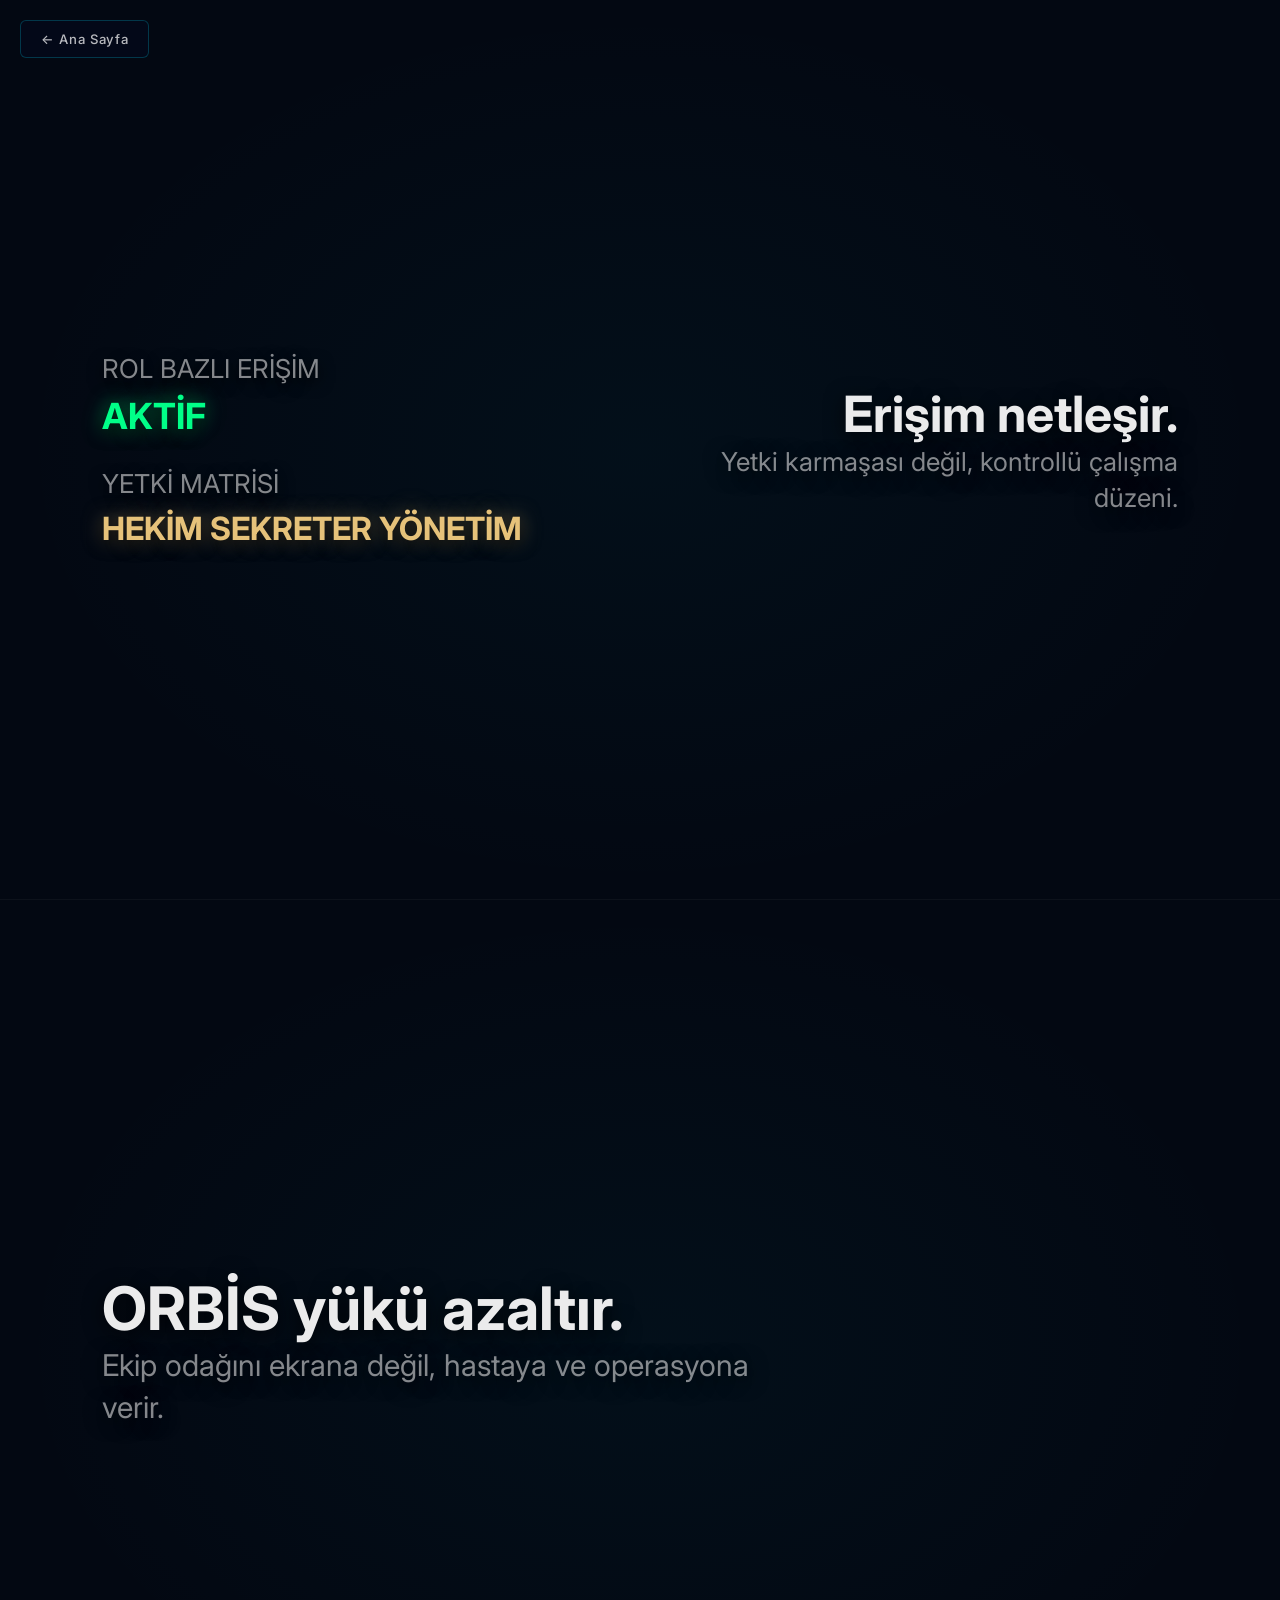
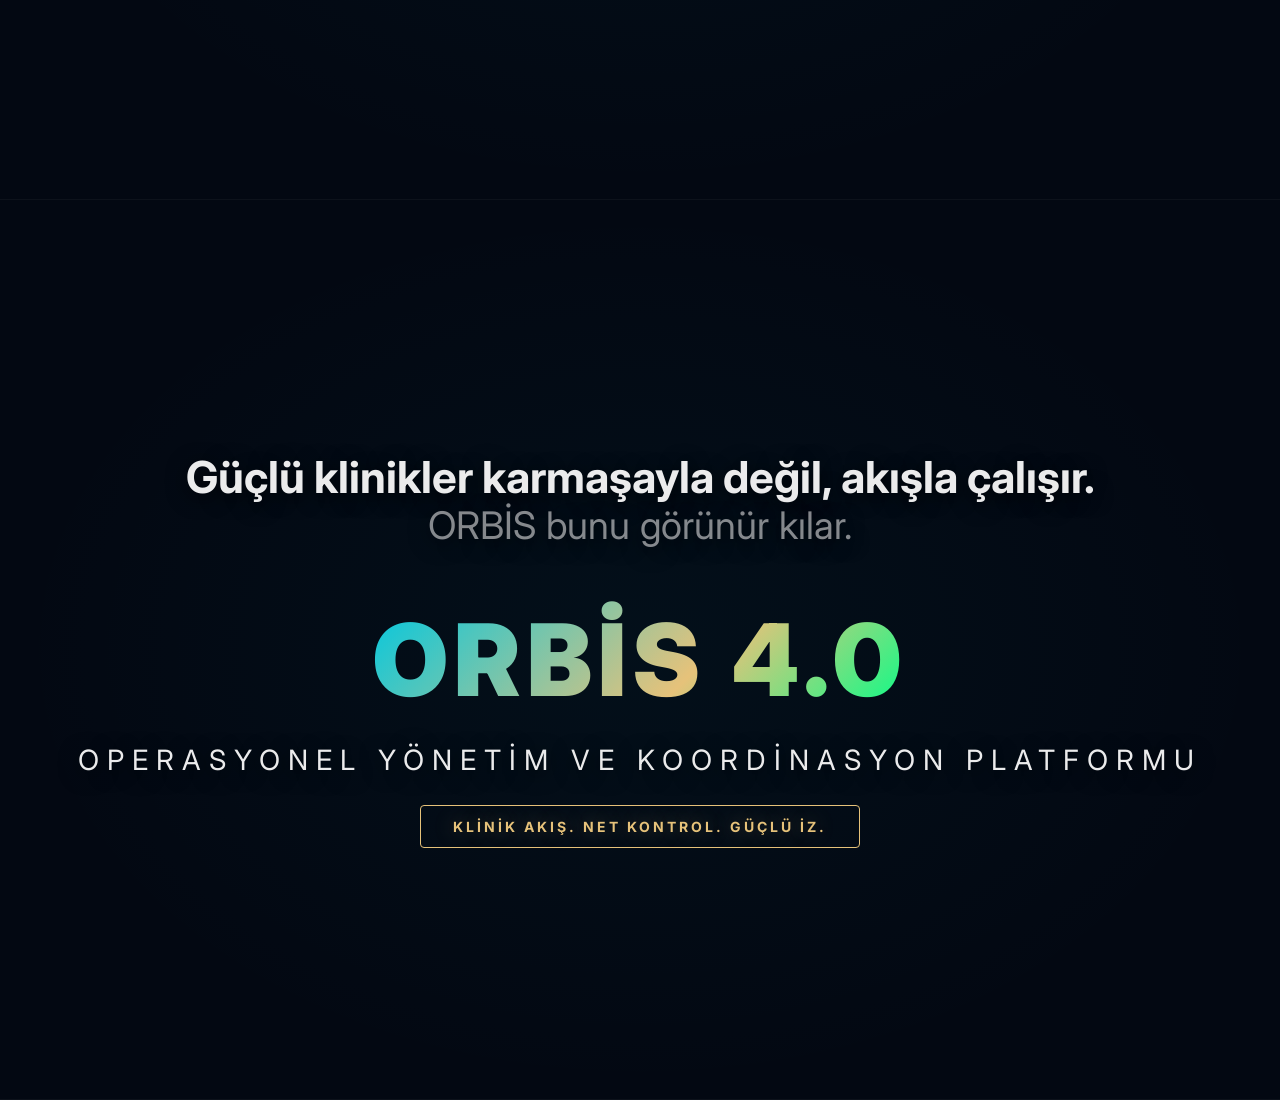
==== orbistanitim_duzeltilmis.html @ f3bcaf7a "feat: create orbistanitim_duzeltilmis.html with scenes 5-7 (PARÇA 2/4) Agent-Logs-Url: https://githu" ====
<!DOCTYPE html>
<html lang="tr">
<head>
    <meta charset="UTF-8" />
    <meta name="viewport" content="width=device-width, initial-scale=1.0" />
    <title>ORBİS 4.0 – Tanıtım</title>
    <link rel="preconnect" href="https://fonts.googleapis.com" />
    <link rel="preconnect" href="https://fonts.gstatic.com" crossorigin />
    <link href="https://fonts.googleapis.com/css2?family=Inter:wght@300;400;500;600;700;800;900&display=swap" rel="stylesheet" />
    <style>
        /* ── RENK DEĞİŞKENLERİ ── */
        :root {
            --bg-dark:      #030812;
            --text-main:    rgba(255, 255, 255, 0.92);
            --text-muted:   rgba(255, 255, 255, 0.52);
            --safe-green:   #00FF88;
            --gold-vurgu:   #E6C27A;
            --cyan-accent:  #00C8E0;
        }

        /* ── RESET ── */
        *, *::before, *::after { box-sizing: border-box; margin: 0; padding: 0; }
        html, body { width: 100%; overflow-x: hidden; }

        body {
            font-family: 'Inter', -apple-system, BlinkMacSystemFont, 'Segoe UI', sans-serif;
            background-color: var(--bg-dark);
            color: var(--text-main);
            -webkit-font-smoothing: antialiased;
        }

        /* ── SAHNE KAPSAYICI ── */
        .scenes-wrapper {
            position: relative;
        }

        /* ── SAHNE ── */
        .scene {
            position: relative;
            width: 100%;
            min-height: 100vh;
            display: flex;
            align-items: center;
            justify-content: center;
            overflow: hidden;
            border-bottom: 1px solid rgba(255, 255, 255, 0.04);
        }

        /* Her sahnede hafif arka plan efekti */
        .scene::before {
            content: '';
            position: absolute;
            inset: 0;
            background: radial-gradient(ellipse at 50% 50%, rgba(0, 200, 224, 0.04) 0%, transparent 70%);
            pointer-events: none;
        }

        /* ── METİN SARICI ── */
        .text-wrapper {
            position: relative;
            z-index: 2;
        }

        .text-wrapper.right-align {
            text-align: right;
        }

        /* ── SİNEMATİK METİN ── */
        .cinematic-text {
            font-weight: 700;
            color: var(--text-main);
            line-height: 1.2;
            opacity: 0;
            transform: translateY(30px);
            transition: opacity 0.8s ease, transform 0.8s ease;
            text-shadow: 0 4px 20px rgba(0, 0, 0, 0.8);
        }

        .cinematic-text.sub-text {
            font-weight: 400;
            color: var(--text-muted);
        }

        .cinematic-text.visible {
            opacity: 1;
            transform: translateY(0);
        }

        /* ── SAHNE 7 ÖZEL STILLER ── */
        .s7-logo {
            font-size: clamp(60px, 10vw, 100px);
            font-weight: 900;
            letter-spacing: 6px;
            background: linear-gradient(135deg, #00C8E0 0%, #E6C27A 60%, #00FF88 100%);
            -webkit-background-clip: text;
            -webkit-text-fill-color: transparent;
            background-clip: text;
            text-shadow: none;
            opacity: 0;
            transform: scale(0.85);
            transition: opacity 1s ease, transform 1s ease;
            margin-bottom: 24px;
        }

        .s7-logo.visible {
            opacity: 1;
            transform: scale(1);
        }

        .s7-badge {
            display: inline-block;
            padding: 12px 32px;
            border: 1px solid var(--gold-vurgu);
            border-radius: 4px;
            font-size: 14px;
            font-weight: 700;
            letter-spacing: 3px;
            color: var(--gold-vurgu);
            text-transform: uppercase;
            opacity: 0;
            transform: translateY(20px);
            transition: opacity 0.8s ease 0.4s, transform 0.8s ease 0.4s;
            margin-top: 28px;
            text-shadow: 0 0 20px rgba(230, 194, 122, 0.4);
        }

        .s7-badge.visible {
            opacity: 1;
            transform: translateY(0);
        }

        /* ── GEÇİŞ GECİKMELERİ ── */
        .cinematic-text[id$="-t2"],
        .cinematic-text[id$="-pre2"],
        .cinematic-text[id$="-t-acilim"] {
            transition-delay: 0.3s;
        }

        /* ── GERİ DÖN BUTONU ── */
        .back-btn {
            position: fixed;
            top: 20px;
            left: 20px;
            z-index: 1000;
            display: flex;
            align-items: center;
            gap: 8px;
            padding: 10px 20px;
            background: rgba(4, 9, 26, 0.85);
            border: 1px solid rgba(0, 200, 224, 0.25);
            border-radius: 6px;
            color: rgba(255, 255, 255, 0.72);
            font-size: 0.82rem;
            font-weight: 500;
            font-family: inherit;
            letter-spacing: 0.05em;
            cursor: pointer;
            text-decoration: none;
            backdrop-filter: blur(8px);
            -webkit-backdrop-filter: blur(8px);
            transition: border-color 0.2s, color 0.2s, background 0.2s;
        }

        .back-btn:hover {
            border-color: rgba(0, 200, 224, 0.6);
            color: #fff;
            background: rgba(4, 9, 26, 0.95);
        }

        /* ── İLERLEME ÇUBUĞU ── */
        .progress-bar {
            position: fixed;
            top: 0;
            left: 0;
            height: 2px;
            background: linear-gradient(90deg, #00C8E0, #E6C27A);
            z-index: 999;
            transition: width 0.1s ease;
            width: 0%;
        }

        /* ── RESPONSIVE ── */
        @media (max-width: 768px) {
            .scene {
                padding: 80px 24px;
                flex-direction: column;
            }

            .scene > div[style*="position: absolute"] {
                position: relative !important;
                left: auto !important;
                right: auto !important;
                top: auto !important;
                transform: none !important;
                max-width: 100% !important;
                width: 100%;
                padding: 0 16px;
                text-align: left;
                margin-bottom: 40px;
            }

            .cinematic-text { font-size: clamp(24px, 7vw, 44px) !important; }
            .cinematic-text.sub-text { font-size: clamp(16px, 4vw, 24px) !important; }
            .s7-logo { font-size: clamp(48px, 12vw, 80px) !important; }
        }
    </style>
</head>
<body>

    <!-- GERİ DÖN -->
    <a href="index.html" class="back-btn" aria-label="Ana sayfaya dön">← Ana Sayfa</a>

    <!-- İLERLEME ÇUBUĞU -->
    <div class="progress-bar" id="progressBar" role="progressbar" aria-valuemin="0" aria-valuemax="100"></div>

    <!-- SAHNELER -->
    <div class="scenes-wrapper">

        <!-- ═══════════════════════════════════════════
             PARÇA 1/4 – SAHNELER 1–4
             (İçerik bir sonraki güncellemeyle eklenecek)
             ═══════════════════════════════════════════ -->


        <!-- ═══════════════════════════════════════════
             PARÇA 2/4 – SAHNELER 5–7
             ═══════════════════════════════════════════ -->

        <div class="scene" id="scene-5">
            <div style="position: absolute; left: 8%; top: 50%; transform: translateY(-50%); max-width: 450px;">
                <div class="text-wrapper">
                    <div style="font-size: 26px; color: var(--text-muted); margin-bottom: 10px; text-shadow: 0 5px 15px #000;">ROL BAZLI ERİŞİM</div>
                    <div style="font-size: 36px; font-weight: 700; color: var(--safe-green); margin-bottom: 30px; text-shadow: 0 5px 15px #000, 0 0 20px rgba(0,255,136,0.6);">AKTİF</div>
                    <div style="font-size: 26px; color: var(--text-muted); margin-bottom: 10px; text-shadow: 0 5px 15px #000;">YETKİ MATRİSİ</div>
                    <div style="font-size: 32px; font-weight: 700; color: var(--gold-vurgu); text-shadow: 0 5px 15px #000, 0 0 20px rgba(230,194,122,0.5);">HEKİM    SEKRETER    YÖNETİM</div>
                </div>
            </div>
            <div style="position: absolute; right: 8%; top: 50%; transform: translateY(-50%); max-width: 500px;">
                <div class="text-wrapper right-align">
                    <div class="cinematic-text" id="s5-t1" style="font-size: 50px;">Erişim netleşir.</div>
                    <div class="cinematic-text sub-text" id="s5-t2" style="font-size: 26px; line-height: 1.4;">Yetki karmaşası değil, kontrollü çalışma düzeni.</div>
                </div>
            </div>
        </div>

        <div class="scene" id="scene-6">
            <div style="position: absolute; left: 8%; top: 50%; transform: translateY(-50%); max-width: 650px;">
                <div class="text-wrapper">
                    <div class="cinematic-text" id="s6-t1" style="font-size: 60px; text-align: left;">ORBİS yükü azaltır.</div>
                    <div class="cinematic-text sub-text" id="s6-t2" style="font-size: 30px; text-align: left; line-height: 1.4;">Ekip odağını ekrana değil, hastaya ve operasyona verir.</div>
                </div>
            </div>
        </div>

        <div class="scene" id="scene-7">
            <div style="display:flex; flex-direction:column; align-items:center;">
                <div class="cinematic-text" id="s7-pre1" style="font-size: 44px;">Güçlü klinikler karmaşayla değil, akışla çalışır.</div>
                <div class="cinematic-text sub-text" id="s7-pre2" style="font-size: 38px; margin-bottom: 50px;">ORBİS bunu görünür kılar.</div>

                <div class="s7-logo" id="s7-t1">ORBİS 4.0</div>
                <div class="cinematic-text sub-text" id="s7-t-acilim" style="font-size: 28px; color: var(--text-main); letter-spacing: 8px;">OPERASYONEL YÖNETİM VE KOORDİNASYON PLATFORMU</div>
                <div class="s7-badge" id="s7-t2">KLİNİK AKIŞ. NET KONTROL. GÜÇLÜ İZ.</div>
            </div>
        </div>


        <!-- ═══════════════════════════════════════════
             PARÇA 3–4/4 – KALAN SAHNELER
             (İçerik sonraki güncellemelerle eklenecek)
             ═══════════════════════════════════════════ -->

    </div><!-- /scenes-wrapper -->

    <script>
    (function () {
        'use strict';

        var progressBar = document.getElementById('progressBar');

        /* ── İlerleme çubuğu ── */
        function updateProgress() {
            var scrollTop  = window.scrollY || document.documentElement.scrollTop;
            var docHeight  = document.documentElement.scrollHeight - window.innerHeight;
            var pct        = docHeight > 0 ? (scrollTop / docHeight) * 100 : 0;
            progressBar.style.width = pct.toFixed(1) + '%';
            progressBar.setAttribute('aria-valuenow', Math.round(pct));
        }

        /* ── Metin animasyonları (IntersectionObserver) ── */
        function initAnimations() {
            var animatedEls = document.querySelectorAll('.cinematic-text, .s7-logo, .s7-badge');

            if (!('IntersectionObserver' in window)) {
                /* Tarayıcı desteği yoksa hepsini hemen göster */
                animatedEls.forEach(function (el) { el.classList.add('visible'); });
                return;
            }

            var observer = new IntersectionObserver(function (entries) {
                entries.forEach(function (entry) {
                    if (entry.isIntersecting) {
                        entry.target.classList.add('visible');
                    }
                });
            }, { threshold: 0.25 });

            animatedEls.forEach(function (el) { observer.observe(el); });
        }

        /* ── Başlat ── */
        window.addEventListener('scroll', updateProgress, { passive: true });
        updateProgress();
        initAnimations();

    }());
    </script>

</body>
</html>
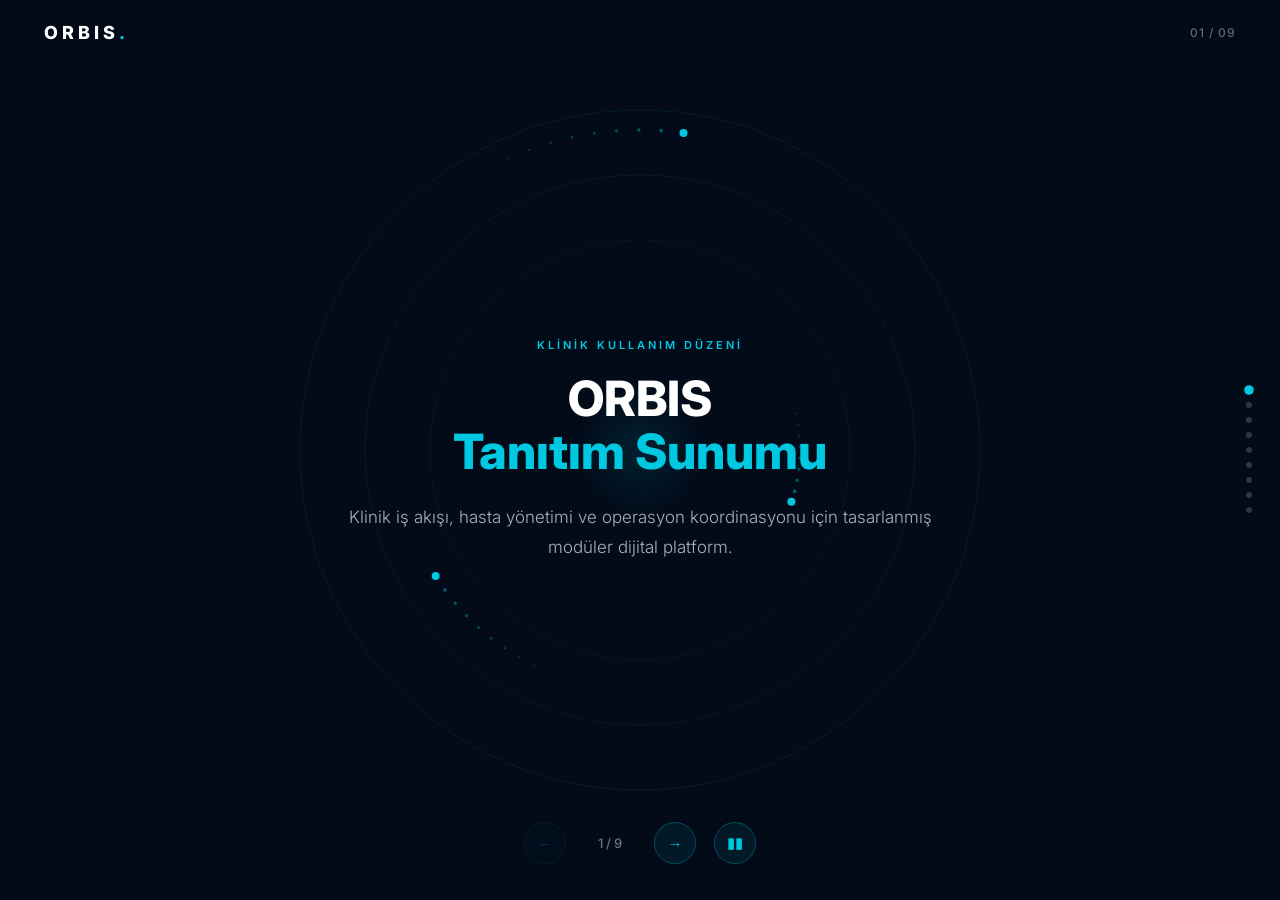
==== commit f70e8a9e: "feat: add orbistanitim_duzeltilmis.html – 9-slide canvas presentation (Part 4/4) Agent-Logs-Url: htt" ====
--- a/orbistanitim_duzeltilmis.html
+++ b/orbistanitim_duzeltilmis.html
@@ -3,317 +3,818 @@
 <head>
     <meta charset="UTF-8" />
     <meta name="viewport" content="width=device-width, initial-scale=1.0" />
-    <title>ORBİS 4.0 – Tanıtım</title>
+    <title>ORBIS – Tanıtım Sunumu</title>
     <link rel="preconnect" href="https://fonts.googleapis.com" />
     <link rel="preconnect" href="https://fonts.gstatic.com" crossorigin />
-    <link href="https://fonts.googleapis.com/css2?family=Inter:wght@300;400;500;600;700;800;900&display=swap" rel="stylesheet" />
+    <link href="https://fonts.googleapis.com/css2?family=Inter:wght@300;400;500;600;700;800&display=swap" rel="stylesheet" />
     <style>
-        /* ── RENK DEĞİŞKENLERİ ── */
-        :root {
-            --bg-dark:      #030812;
-            --text-main:    rgba(255, 255, 255, 0.92);
-            --text-muted:   rgba(255, 255, 255, 0.52);
-            --safe-green:   #00FF88;
-            --gold-vurgu:   #E6C27A;
-            --cyan-accent:  #00C8E0;
-        }
-
-        /* ── RESET ── */
         *, *::before, *::after { box-sizing: border-box; margin: 0; padding: 0; }
-        html, body { width: 100%; overflow-x: hidden; }
-
-        body {
-            font-family: 'Inter', -apple-system, BlinkMacSystemFont, 'Segoe UI', sans-serif;
-            background-color: var(--bg-dark);
-            color: var(--text-main);
+
+        html, body {
+            width: 100%; height: 100%;
+            overflow: hidden;
+            background: #030a18;
+            color: #e8f4ff;
+            font-family: 'Inter', sans-serif;
             -webkit-font-smoothing: antialiased;
         }
 
-        /* ── SAHNE KAPSAYICI ── */
-        .scenes-wrapper {
-            position: relative;
-        }
-
-        /* ── SAHNE ── */
-        .scene {
-            position: relative;
-            width: 100%;
-            min-height: 100vh;
+        /* ── Slides ───────────────────────────────────────────── */
+        .slides-wrapper { position: fixed; inset: 0; }
+
+        .slide {
+            position: absolute; inset: 0;
+            display: none;
+            align-items: center;
+            opacity: 0;
+            transition: opacity 0.5s ease;
+        }
+        .slide.active {
             display: flex;
-            align-items: center;
-            justify-content: center;
-            overflow: hidden;
-            border-bottom: 1px solid rgba(255, 255, 255, 0.04);
-        }
-
-        /* Her sahnede hafif arka plan efekti */
-        .scene::before {
-            content: '';
-            position: absolute;
-            inset: 0;
-            background: radial-gradient(ellipse at 50% 50%, rgba(0, 200, 224, 0.04) 0%, transparent 70%);
+            opacity: 1;
+        }
+
+        .slide-canvas {
+            position: absolute; inset: 0;
+            width: 100%; height: 100%;
             pointer-events: none;
         }
 
-        /* ── METİN SARICI ── */
-        .text-wrapper {
-            position: relative;
-            z-index: 2;
-        }
-
-        .text-wrapper.right-align {
-            text-align: right;
-        }
-
-        /* ── SİNEMATİK METİN ── */
-        .cinematic-text {
-            font-weight: 700;
-            color: var(--text-main);
-            line-height: 1.2;
-            opacity: 0;
-            transform: translateY(30px);
-            transition: opacity 0.8s ease, transform 0.8s ease;
-            text-shadow: 0 4px 20px rgba(0, 0, 0, 0.8);
-        }
-
-        .cinematic-text.sub-text {
-            font-weight: 400;
-            color: var(--text-muted);
-        }
-
-        .cinematic-text.visible {
-            opacity: 1;
-            transform: translateY(0);
-        }
-
-        /* ── SAHNE 7 ÖZEL STILLER ── */
-        .s7-logo {
-            font-size: clamp(60px, 10vw, 100px);
-            font-weight: 900;
-            letter-spacing: 6px;
-            background: linear-gradient(135deg, #00C8E0 0%, #E6C27A 60%, #00FF88 100%);
-            -webkit-background-clip: text;
-            -webkit-text-fill-color: transparent;
-            background-clip: text;
-            text-shadow: none;
-            opacity: 0;
-            transform: scale(0.85);
-            transition: opacity 1s ease, transform 1s ease;
+        /* ── Slide content ───────────────────────────────────── */
+        .slide-content {
+            position: relative; z-index: 10;
+            padding: 60px 80px;
+            max-width: 52%;
+        }
+        .slide-content--center {
+            max-width: 700px;
+            text-align: center;
+            margin: 0 auto;
+            padding: 60px 40px;
+        }
+
+        .slide-label {
+            font-size: 11px;
+            font-weight: 600;
+            letter-spacing: 3px;
+            text-transform: uppercase;
+            color: #00c8e0;
+            margin-bottom: 20px;
+        }
+        .slide-title {
+            font-size: clamp(30px, 3.8vw, 54px);
+            font-weight: 800;
+            line-height: 1.1;
+            color: #ffffff;
             margin-bottom: 24px;
         }
-
-        .s7-logo.visible {
-            opacity: 1;
-            transform: scale(1);
-        }
-
-        .s7-badge {
-            display: inline-block;
-            padding: 12px 32px;
-            border: 1px solid var(--gold-vurgu);
-            border-radius: 4px;
-            font-size: 14px;
-            font-weight: 700;
-            letter-spacing: 3px;
-            color: var(--gold-vurgu);
-            text-transform: uppercase;
-            opacity: 0;
-            transform: translateY(20px);
-            transition: opacity 0.8s ease 0.4s, transform 0.8s ease 0.4s;
-            margin-top: 28px;
-            text-shadow: 0 0 20px rgba(230, 194, 122, 0.4);
-        }
-
-        .s7-badge.visible {
-            opacity: 1;
-            transform: translateY(0);
-        }
-
-        /* ── GEÇİŞ GECİKMELERİ ── */
-        .cinematic-text[id$="-t2"],
-        .cinematic-text[id$="-pre2"],
-        .cinematic-text[id$="-t-acilim"] {
-            transition-delay: 0.3s;
-        }
-
-        /* ── GERİ DÖN BUTONU ── */
-        .back-btn {
-            position: fixed;
-            top: 20px;
-            left: 20px;
-            z-index: 1000;
+        .slide-title em { font-style: normal; color: #00c8e0; }
+
+        .slide-body {
+            font-size: clamp(14px, 1.4vw, 17px);
+            font-weight: 300;
+            line-height: 1.75;
+            color: rgba(232, 244, 255, 0.72);
+            max-width: 520px;
+        }
+        .slide-content--center .slide-body { max-width: none; }
+
+        .slide-tags {
             display: flex;
-            align-items: center;
-            gap: 8px;
-            padding: 10px 20px;
-            background: rgba(4, 9, 26, 0.85);
-            border: 1px solid rgba(0, 200, 224, 0.25);
-            border-radius: 6px;
-            color: rgba(255, 255, 255, 0.72);
-            font-size: 0.82rem;
+            flex-wrap: wrap;
+            gap: 10px;
+            margin-top: 32px;
+        }
+        .slide-content--center .slide-tags { justify-content: center; }
+
+        .slide-tag {
+            padding: 6px 16px;
+            border: 1px solid rgba(0, 200, 224, 0.35);
+            border-radius: 100px;
+            font-size: 12px;
             font-weight: 500;
-            font-family: inherit;
-            letter-spacing: 0.05em;
+            color: #00c8e0;
+        }
+
+        /* ── Top bar ──────────────────────────────────────────── */
+        .pres-navbar {
+            position: fixed; top: 0; left: 0; right: 0;
+            padding: 22px 44px;
+            display: flex; align-items: center; justify-content: space-between;
+            z-index: 100;
+            background: linear-gradient(to bottom, rgba(3,10,24,0.85), transparent);
+        }
+        .pres-logo {
+            font-size: 18px; font-weight: 800; letter-spacing: 4px;
+            color: #ffffff; text-decoration: none;
+        }
+        .pres-logo span { color: #00c8e0; }
+        .slide-num-label {
+            font-size: 12px; font-weight: 500;
+            color: rgba(255,255,255,0.38);
+            letter-spacing: 1px;
+        }
+
+        /* ── Bottom nav ───────────────────────────────────────── */
+        .nav {
+            position: fixed; bottom: 36px; left: 50%;
+            transform: translateX(-50%);
+            display: flex; align-items: center; gap: 18px;
+            z-index: 100;
+        }
+        .nav-btn {
+            background: rgba(0, 200, 224, 0.08);
+            border: 1px solid rgba(0, 200, 224, 0.28);
+            color: #00c8e0;
+            width: 42px; height: 42px;
+            border-radius: 50%;
             cursor: pointer;
-            text-decoration: none;
-            backdrop-filter: blur(8px);
-            -webkit-backdrop-filter: blur(8px);
-            transition: border-color 0.2s, color 0.2s, background 0.2s;
-        }
-
-        .back-btn:hover {
-            border-color: rgba(0, 200, 224, 0.6);
-            color: #fff;
-            background: rgba(4, 9, 26, 0.95);
-        }
-
-        /* ── İLERLEME ÇUBUĞU ── */
-        .progress-bar {
-            position: fixed;
-            top: 0;
-            left: 0;
-            height: 2px;
-            background: linear-gradient(90deg, #00C8E0, #E6C27A);
-            z-index: 999;
-            transition: width 0.1s ease;
-            width: 0%;
-        }
-
-        /* ── RESPONSIVE ── */
+            font-size: 15px;
+            display: flex; align-items: center; justify-content: center;
+            transition: background 0.2s, border-color 0.2s;
+            user-select: none;
+        }
+        .nav-btn:hover:not(:disabled) {
+            background: rgba(0, 200, 224, 0.18);
+            border-color: #00c8e0;
+        }
+        .nav-btn:disabled { opacity: 0.25; cursor: not-allowed; }
+        .nav-counter {
+            font-size: 13px; font-weight: 500;
+            color: rgba(232, 244, 255, 0.45);
+            min-width: 52px; text-align: center;
+        }
+
+        /* ── Progress dots ───────────────────────────────────── */
+        .progress {
+            position: fixed; right: 28px; top: 50%;
+            transform: translateY(-50%);
+            display: flex; flex-direction: column; gap: 9px;
+            z-index: 100;
+        }
+        .progress-dot {
+            width: 6px; height: 6px; border-radius: 50%;
+            background: rgba(255,255,255,0.18);
+            cursor: pointer;
+            transition: background 0.3s, transform 0.3s;
+        }
+        .progress-dot.active {
+            background: #00c8e0;
+            transform: scale(1.6);
+        }
+
+        /* ── Responsive ──────────────────────────────────────── */
         @media (max-width: 768px) {
-            .scene {
-                padding: 80px 24px;
-                flex-direction: column;
-            }
-
-            .scene > div[style*="position: absolute"] {
-                position: relative !important;
-                left: auto !important;
-                right: auto !important;
-                top: auto !important;
-                transform: none !important;
-                max-width: 100% !important;
-                width: 100%;
-                padding: 0 16px;
-                text-align: left;
-                margin-bottom: 40px;
-            }
-
-            .cinematic-text { font-size: clamp(24px, 7vw, 44px) !important; }
-            .cinematic-text.sub-text { font-size: clamp(16px, 4vw, 24px) !important; }
-            .s7-logo { font-size: clamp(48px, 12vw, 80px) !important; }
+            .slide-content { max-width: 100%; padding: 80px 28px 120px; }
+            .nav { bottom: 24px; }
+            .progress { display: none; }
         }
     </style>
 </head>
 <body>
 
-    <!-- GERİ DÖN -->
-    <a href="index.html" class="back-btn" aria-label="Ana sayfaya dön">← Ana Sayfa</a>
-
-    <!-- İLERLEME ÇUBUĞU -->
-    <div class="progress-bar" id="progressBar" role="progressbar" aria-valuemin="0" aria-valuemax="100"></div>
-
-    <!-- SAHNELER -->
-    <div class="scenes-wrapper">
-
-        <!-- ═══════════════════════════════════════════
-             PARÇA 1/4 – SAHNELER 1–4
-             (İçerik bir sonraki güncellemeyle eklenecek)
-             ═══════════════════════════════════════════ -->
-
-
-        <!-- ═══════════════════════════════════════════
-             PARÇA 2/4 – SAHNELER 5–7
-             ═══════════════════════════════════════════ -->
-
-        <div class="scene" id="scene-5">
-            <div style="position: absolute; left: 8%; top: 50%; transform: translateY(-50%); max-width: 450px;">
-                <div class="text-wrapper">
-                    <div style="font-size: 26px; color: var(--text-muted); margin-bottom: 10px; text-shadow: 0 5px 15px #000;">ROL BAZLI ERİŞİM</div>
-                    <div style="font-size: 36px; font-weight: 700; color: var(--safe-green); margin-bottom: 30px; text-shadow: 0 5px 15px #000, 0 0 20px rgba(0,255,136,0.6);">AKTİF</div>
-                    <div style="font-size: 26px; color: var(--text-muted); margin-bottom: 10px; text-shadow: 0 5px 15px #000;">YETKİ MATRİSİ</div>
-                    <div style="font-size: 32px; font-weight: 700; color: var(--gold-vurgu); text-shadow: 0 5px 15px #000, 0 0 20px rgba(230,194,122,0.5);">HEKİM    SEKRETER    YÖNETİM</div>
-                </div>
-            </div>
-            <div style="position: absolute; right: 8%; top: 50%; transform: translateY(-50%); max-width: 500px;">
-                <div class="text-wrapper right-align">
-                    <div class="cinematic-text" id="s5-t1" style="font-size: 50px;">Erişim netleşir.</div>
-                    <div class="cinematic-text sub-text" id="s5-t2" style="font-size: 26px; line-height: 1.4;">Yetki karmaşası değil, kontrollü çalışma düzeni.</div>
-                </div>
+<!-- Top bar -->
+<nav class="pres-navbar">
+    <a href="index.html" class="pres-logo">ORBIS<span>.</span></a>
+    <span class="slide-num-label" id="slide-num">01 / 09</span>
+</nav>
+
+<!-- ── Slides ── -->
+<div class="slides-wrapper" id="slides-wrapper">
+
+    <!-- SLIDE 1: Giriş -->
+    <div class="slide active" data-slide="0">
+        <canvas id="intro-canvas" class="slide-canvas"></canvas>
+        <div class="slide-content slide-content--center">
+            <p class="slide-label">Klinik Kullanım Düzeni</p>
+            <h1 class="slide-title">ORBIS<br><em>Tanıtım Sunumu</em></h1>
+            <p class="slide-body">Klinik iş akışı, hasta yönetimi ve operasyon koordinasyonu için tasarlanmış modüler dijital platform.</p>
+        </div>
+    </div>
+
+    <!-- SLIDE 2: ORBIS Nedir -->
+    <div class="slide" data-slide="1">
+        <canvas id="about-canvas" class="slide-canvas"></canvas>
+        <div class="slide-content">
+            <p class="slide-label">Platform</p>
+            <h2 class="slide-title">ORBIS <em>Nedir?</em></h2>
+            <p class="slide-body">ORBIS, sağlık kurumlarının iç operasyon düzenini ve hasta akışını yönetmek için tasarlanmış modüler bir yazılım platformudur.<br><br>Her bölüm bağımsız çalışır; tüm sistem entegre bir düzen sunar.</p>
+            <div class="slide-tags">
+                <span class="slide-tag">Modüler Mimari</span>
+                <span class="slide-tag">Gerçek Zamanlı</span>
+                <span class="slide-tag">Yerel Veri</span>
             </div>
         </div>
-
-        <div class="scene" id="scene-6">
-            <div style="position: absolute; left: 8%; top: 50%; transform: translateY(-50%); max-width: 650px;">
-                <div class="text-wrapper">
-                    <div class="cinematic-text" id="s6-t1" style="font-size: 60px; text-align: left;">ORBİS yükü azaltır.</div>
-                    <div class="cinematic-text sub-text" id="s6-t2" style="font-size: 30px; text-align: left; line-height: 1.4;">Ekip odağını ekrana değil, hastaya ve operasyona verir.</div>
-                </div>
+    </div>
+
+    <!-- SLIDE 3: Hasta Kabul -->
+    <div class="slide" data-slide="2">
+        <canvas id="hk-canvas" class="slide-canvas"></canvas>
+        <div class="slide-content">
+            <p class="slide-label">Modül 01</p>
+            <h2 class="slide-title">Hasta <em>Kabul</em></h2>
+            <p class="slide-body">Hasta kayıt, randevu ve kabul süreçlerini tek ekrandan yönetin. Yoğun poliklinik trafiğinde sıra yönetimini ve yönlendirmeyi optimize edin.</p>
+            <div class="slide-tags">
+                <span class="slide-tag">Sıra Yönetimi</span>
+                <span class="slide-tag">Randevu</span>
+                <span class="slide-tag">Kayıt</span>
             </div>
         </div>
-
-        <div class="scene" id="scene-7">
-            <div style="display:flex; flex-direction:column; align-items:center;">
-                <div class="cinematic-text" id="s7-pre1" style="font-size: 44px;">Güçlü klinikler karmaşayla değil, akışla çalışır.</div>
-                <div class="cinematic-text sub-text" id="s7-pre2" style="font-size: 38px; margin-bottom: 50px;">ORBİS bunu görünür kılar.</div>
-
-                <div class="s7-logo" id="s7-t1">ORBİS 4.0</div>
-                <div class="cinematic-text sub-text" id="s7-t-acilim" style="font-size: 28px; color: var(--text-main); letter-spacing: 8px;">OPERASYONEL YÖNETİM VE KOORDİNASYON PLATFORMU</div>
-                <div class="s7-badge" id="s7-t2">KLİNİK AKIŞ. NET KONTROL. GÜÇLÜ İZ.</div>
+    </div>
+
+    <!-- SLIDE 4: Klinik Gözlem -->
+    <div class="slide" data-slide="3">
+        <canvas id="kg-canvas" class="slide-canvas"></canvas>
+        <div class="slide-content">
+            <p class="slide-label">Modül 02</p>
+            <h2 class="slide-title">Klinik <em>Gözlem</em></h2>
+            <p class="slide-body">Hasta muayene notları, vital bulgular ve klinik gözlem kayıtlarını yapılandırılmış formlarla yönetin. Geçmiş veriye anında erişin.</p>
+            <div class="slide-tags">
+                <span class="slide-tag">Vital Bulgular</span>
+                <span class="slide-tag">Muayene Notları</span>
+                <span class="slide-tag">Geçmiş Kayıt</span>
             </div>
         </div>
-
-
-        <!-- ═══════════════════════════════════════════
-             PARÇA 3–4/4 – KALAN SAHNELER
-             (İçerik sonraki güncellemelerle eklenecek)
-             ═══════════════════════════════════════════ -->
-
-    </div><!-- /scenes-wrapper -->
-
-    <script>
-    (function () {
-        'use strict';
-
-        var progressBar = document.getElementById('progressBar');
-
-        /* ── İlerleme çubuğu ── */
-        function updateProgress() {
-            var scrollTop  = window.scrollY || document.documentElement.scrollTop;
-            var docHeight  = document.documentElement.scrollHeight - window.innerHeight;
-            var pct        = docHeight > 0 ? (scrollTop / docHeight) * 100 : 0;
-            progressBar.style.width = pct.toFixed(1) + '%';
-            progressBar.setAttribute('aria-valuenow', Math.round(pct));
-        }
-
-        /* ── Metin animasyonları (IntersectionObserver) ── */
-        function initAnimations() {
-            var animatedEls = document.querySelectorAll('.cinematic-text, .s7-logo, .s7-badge');
-
-            if (!('IntersectionObserver' in window)) {
-                /* Tarayıcı desteği yoksa hepsini hemen göster */
-                animatedEls.forEach(function (el) { el.classList.add('visible'); });
-                return;
+    </div>
+
+    <!-- SLIDE 5: Ameliyathane (BONE – PARÇA 4/4) -->
+    <div class="slide" data-slide="4">
+        <canvas id="bone-canvas" class="slide-canvas"></canvas>
+        <div class="slide-content">
+            <p class="slide-label">Modül 03</p>
+            <h2 class="slide-title">Ameliyat<em>hane</em></h2>
+            <p class="slide-body">Cerrahi program planlaması, operasyon odası takibi ve ameliyathane ekibi koordinasyonunu merkezi bir panel üzerinden yönetin.</p>
+            <div class="slide-tags">
+                <span class="slide-tag">Cerrahi Program</span>
+                <span class="slide-tag">Ekip Koordinasyonu</span>
+                <span class="slide-tag">Oda Takibi</span>
+            </div>
+        </div>
+    </div>
+
+    <!-- SLIDE 6: Veri Merkezi -->
+    <div class="slide" data-slide="5">
+        <canvas id="vm-canvas" class="slide-canvas"></canvas>
+        <div class="slide-content">
+            <p class="slide-label">Modül 04</p>
+            <h2 class="slide-title">Veri <em>Merkezi</em></h2>
+            <p class="slide-body">Hasta verileri, raporlar ve analitik içerikler güvenli ve yapılandırılmış bir veri katmanında saklanır. İzin yönetimi ve denetim izi dahildir.</p>
+            <div class="slide-tags">
+                <span class="slide-tag">Güvenli Depolama</span>
+                <span class="slide-tag">Analitik</span>
+                <span class="slide-tag">Denetim İzi</span>
+            </div>
+        </div>
+    </div>
+
+    <!-- SLIDE 7: Arşiv -->
+    <div class="slide" data-slide="6">
+        <canvas id="ar-canvas" class="slide-canvas"></canvas>
+        <div class="slide-content">
+            <p class="slide-label">Modül 05</p>
+            <h2 class="slide-title"><em>Arşiv</em></h2>
+            <p class="slide-body">Dijital hasta dosyaları, geçmiş kayıtlar ve belgeler yapılandırılmış arşiv sistemiyle korunur. Hızlı arama ve filtreleme desteklenir.</p>
+            <div class="slide-tags">
+                <span class="slide-tag">Dijital Dosya</span>
+                <span class="slide-tag">Hızlı Arama</span>
+                <span class="slide-tag">Uzun Süreli Saklama</span>
+            </div>
+        </div>
+    </div>
+
+    <!-- SLIDE 8: Kontrollü Erişim (SHIELD – PARÇA 4/4) -->
+    <div class="slide" data-slide="7">
+        <canvas id="shield-canvas" class="slide-canvas"></canvas>
+        <div class="slide-content">
+            <p class="slide-label">Modül 06</p>
+            <h2 class="slide-title">Kontrollü <em>Erişim</em></h2>
+            <p class="slide-body">Rol tabanlı yetkilendirme ve kimlik doğrulama katmanı ile her kullanıcı yalnızca kendi alanına erişir. Güvenlik ve şeffaflık bir arada.</p>
+            <div class="slide-tags">
+                <span class="slide-tag">Rol Tabanlı Erişim</span>
+                <span class="slide-tag">Kimlik Doğrulama</span>
+                <span class="slide-tag">Denetim</span>
+            </div>
+        </div>
+    </div>
+
+    <!-- SLIDE 9: Kapanış -->
+    <div class="slide" data-slide="8">
+        <canvas id="outro-canvas" class="slide-canvas"></canvas>
+        <div class="slide-content slide-content--center">
+            <p class="slide-label">İletişim</p>
+            <h2 class="slide-title"><em>ORBIS</em> ile Tanışın</h2>
+            <p class="slide-body">Kurumunuz için özelleştirilmiş bir demo ve detaylı bilgi için bizimle iletişime geçin.</p>
+            <div class="slide-tags">
+                <span class="slide-tag">yilmazkara@msn.com</span>
+                <span class="slide-tag">0533 468 84 07</span>
+                <span class="slide-tag">Pursaklar / Ankara</span>
+            </div>
+        </div>
+    </div>
+
+</div>
+
+<!-- Progress dots -->
+<div class="progress" id="progress"></div>
+
+<!-- Navigation -->
+<div class="nav">
+    <button class="nav-btn" id="prev-btn" onclick="navigate(-1)" aria-label="Önceki slayt">&#8592;</button>
+    <span class="nav-counter" id="nav-counter">1 / 9</span>
+    <button class="nav-btn" id="next-btn" onclick="navigate(1)" aria-label="Sonraki slayt">&#8594;</button>
+    <button class="nav-btn" id="pause-btn" onclick="togglePause()" aria-label="Duraklat / Devam" title="Duraklat (Boşluk)">&#9646;&#9646;</button>
+</div>
+
+<script>
+    // ── Helpers ────────────────────────────────────────────────
+    const getEl = id => document.getElementById(id);
+    function fitCanvas(canvas, ctx) {
+        canvas.width = window.innerWidth;
+        canvas.height = window.innerHeight;
+    }
+
+    // ── Slide state ────────────────────────────────────────────
+    const TOTAL = 9;
+    let currentSlide = 0;
+    let isPaused = false;
+
+    function navigate(dir) {
+        const next = currentSlide + dir;
+        if (next < 0 || next >= TOTAL) return;
+        goToSlide(next);
+    }
+
+    function goToSlide(index) {
+        document.querySelectorAll('.slide').forEach((s, i) => {
+            s.classList.toggle('active', i === index);
+        });
+        document.querySelectorAll('.progress-dot').forEach((d, i) => {
+            d.classList.toggle('active', i === index);
+        });
+        currentSlide = index;
+        getEl('nav-counter').textContent = `${index + 1} / ${TOTAL}`;
+        getEl('slide-num').textContent =
+            String(index + 1).padStart(2, '0') + ' / ' + String(TOTAL).padStart(2, '0');
+        getEl('prev-btn').disabled = index === 0;
+        getEl('next-btn').disabled = index === TOTAL - 1;
+    }
+
+    function togglePause() {
+        isPaused = !isPaused;
+        const btn = getEl('pause-btn');
+        btn.innerHTML = isPaused ? '&#9654;' : '&#9646;&#9646;';
+        btn.setAttribute('aria-label', isPaused ? 'Devam et' : 'Duraklat');
+        btn.setAttribute('aria-pressed', String(isPaused));
+    }
+
+    // Build progress dots
+    const progressEl = getEl('progress');
+    for (let i = 0; i < TOTAL; i++) {
+        const dot = document.createElement('div');
+        dot.className = 'progress-dot' + (i === 0 ? ' active' : '');
+        dot.addEventListener('click', () => goToSlide(i));
+        progressEl.appendChild(dot);
+    }
+
+    // Keyboard navigation
+    document.addEventListener('keydown', e => {
+        if (e.key === 'ArrowRight' || e.key === 'ArrowDown') navigate(1);
+        if (e.key === 'ArrowLeft'  || e.key === 'ArrowUp')   navigate(-1);
+        if (e.key === ' ') { e.preventDefault(); togglePause(); }
+    });
+
+    // Resize
+    window.addEventListener('resize', () => {
+        initIntro(); initAbout(); initHK(); initKG();
+        initBone(); initVM(); initAR(); initShield(); initOutro();
+    });
+
+    // ── SLIDE 1: Giriş – orbital rings ─────────────────────────
+    const iCanvas = getEl('intro-canvas');
+    const iCtx = iCanvas.getContext('2d');
+    let introAngle = 0;
+    function initIntro() { fitCanvas(iCanvas, iCtx); }
+    function drawIntro() {
+        if (isPaused) { requestAnimationFrame(drawIntro); return; }
+        iCtx.clearRect(0, 0, window.innerWidth, window.innerHeight);
+        const cx = window.innerWidth * 0.5; const cy = window.innerHeight * 0.5;
+        introAngle += 0.005;
+        iCtx.save(); iCtx.translate(cx, cy);
+
+        // Static rings
+        for (let r = 0; r < 5; r++) {
+            const radius = 80 + r * 65;
+            iCtx.beginPath();
+            iCtx.arc(0, 0, radius, 0, Math.PI * 2);
+            iCtx.strokeStyle = `rgba(0, 200, 224, ${0.04 + r * 0.015})`;
+            iCtx.lineWidth = 1;
+            iCtx.stroke();
+        }
+
+        // Orbiting dots with trails
+        for (let i = 0; i < 3; i++) {
+            const orbitR = 160 + i * 80;
+            const speed = 1 + i * 0.5;
+            const a = introAngle * speed + (i * Math.PI * 2 / 3);
+            for (let t = 0; t < 14; t++) {
+                const ta = a - t * 0.07;
+                const tx = Math.cos(ta) * orbitR; const ty = Math.sin(ta) * orbitR;
+                iCtx.beginPath();
+                iCtx.arc(tx, ty, Math.max(0.2, 2 - t * 0.13), 0, Math.PI * 2);
+                iCtx.fillStyle = `rgba(0, 200, 224, ${0.45 - t * 0.03})`;
+                iCtx.fill();
             }
-
-            var observer = new IntersectionObserver(function (entries) {
-                entries.forEach(function (entry) {
-                    if (entry.isIntersecting) {
-                        entry.target.classList.add('visible');
-                    }
+            iCtx.beginPath();
+            iCtx.arc(Math.cos(a) * orbitR, Math.sin(a) * orbitR, 4, 0, Math.PI * 2);
+            iCtx.fillStyle = '#00c8e0'; iCtx.fill();
+        }
+
+        // Centre glow
+        const grad = iCtx.createRadialGradient(0, 0, 0, 0, 0, 70);
+        grad.addColorStop(0, 'rgba(0, 200, 224, 0.12)');
+        grad.addColorStop(1, 'rgba(0, 200, 224, 0)');
+        iCtx.beginPath(); iCtx.arc(0, 0, 70, 0, Math.PI * 2);
+        iCtx.fillStyle = grad; iCtx.fill();
+
+        iCtx.restore();
+        requestAnimationFrame(drawIntro);
+    }
+
+    // ── SLIDE 2: ORBIS Nedir – moving network ──────────────────
+    const aCanvas = getEl('about-canvas');
+    const aCtx = aCanvas.getContext('2d');
+    let aboutNodes = [];
+    function initAbout() {
+        fitCanvas(aCanvas, aCtx);
+        aboutNodes = [];
+        for (let i = 0; i < 32; i++) {
+            aboutNodes.push({
+                x: (Math.random() - 0.5) * 620,
+                y: (Math.random() - 0.5) * 380,
+                vx: (Math.random() - 0.5) * 0.3,
+                vy: (Math.random() - 0.5) * 0.3,
+                r: 2 + Math.random() * 2.5
+            });
+        }
+    }
+    function drawAbout() {
+        if (isPaused) { requestAnimationFrame(drawAbout); return; }
+        aCtx.clearRect(0, 0, window.innerWidth, window.innerHeight);
+        const cx = window.innerWidth * 0.75; const cy = window.innerHeight * 0.5;
+        aCtx.save(); aCtx.translate(cx, cy);
+
+        for (let n of aboutNodes) {
+            n.x += n.vx; n.y += n.vy;
+            if (Math.abs(n.x) > 310) n.vx *= -1;
+            if (Math.abs(n.y) > 190) n.vy *= -1;
+        }
+        for (let i = 0; i < aboutNodes.length; i++) {
+            for (let j = i + 1; j < aboutNodes.length; j++) {
+                const dx = aboutNodes[i].x - aboutNodes[j].x;
+                const dy = aboutNodes[i].y - aboutNodes[j].y;
+                const dist = Math.sqrt(dx * dx + dy * dy);
+                if (dist < 110) {
+                    aCtx.beginPath();
+                    aCtx.moveTo(aboutNodes[i].x, aboutNodes[i].y);
+                    aCtx.lineTo(aboutNodes[j].x, aboutNodes[j].y);
+                    aCtx.strokeStyle = `rgba(0, 200, 224, ${(1 - dist / 110) * 0.28})`;
+                    aCtx.lineWidth = 1; aCtx.stroke();
+                }
+            }
+        }
+        for (let n of aboutNodes) {
+            aCtx.beginPath(); aCtx.arc(n.x, n.y, n.r, 0, Math.PI * 2);
+            aCtx.fillStyle = 'rgba(0, 200, 224, 0.65)'; aCtx.fill();
+        }
+
+        aCtx.restore();
+        requestAnimationFrame(drawAbout);
+    }
+
+    // ── SLIDE 3: Hasta Kabul – flow queue ──────────────────────
+    const hkCanvas = getEl('hk-canvas');
+    const hkCtx = hkCanvas.getContext('2d');
+    let hkParticles = []; let hkTime = 0;
+    function initHK() {
+        fitCanvas(hkCanvas, hkCtx);
+        hkParticles = [];
+        for (let i = 0; i < 22; i++) {
+            hkParticles.push({
+                x: -280 + i * 26,
+                baseY: (Math.random() - 0.5) * 40,
+                vx: 0.4 + Math.random() * 0.5,
+                r: 3 + Math.random() * 3,
+                phase: Math.random() * Math.PI * 2
+            });
+        }
+    }
+    function drawHK() {
+        if (isPaused) { requestAnimationFrame(drawHK); return; }
+        hkCtx.clearRect(0, 0, window.innerWidth, window.innerHeight);
+        hkTime += 0.018;
+        const cx = window.innerWidth * 0.75; const cy = window.innerHeight * 0.5;
+        hkCtx.save(); hkCtx.translate(cx, cy);
+
+        // Flow spine
+        hkCtx.beginPath();
+        for (let x = -300; x <= 300; x += 4) {
+            const y = Math.sin(x * 0.012 + hkTime) * 28;
+            if (x === -300) hkCtx.moveTo(x, y); else hkCtx.lineTo(x, y);
+        }
+        hkCtx.strokeStyle = 'rgba(0, 200, 224, 0.08)'; hkCtx.lineWidth = 2; hkCtx.stroke();
+
+        // Particles
+        for (let p of hkParticles) {
+            p.x += p.vx;
+            if (p.x > 310) p.x = -310;
+            const y = Math.sin(p.x * 0.012 + hkTime) * 28 + p.baseY;
+            hkCtx.beginPath(); hkCtx.arc(p.x, y, p.r, 0, Math.PI * 2);
+            hkCtx.fillStyle = 'rgba(0, 200, 224, 0.7)'; hkCtx.fill();
+        }
+
+        // Queue column on right
+        for (let i = 0; i < 5; i++) {
+            const qy = (i - 2) * 54;
+            const alpha = 0.15 + (5 - i) * 0.09;
+            hkCtx.beginPath();
+            hkCtx.roundRect(-52, qy - 16, 104, 32, 4);
+            hkCtx.strokeStyle = `rgba(0, 200, 224, ${alpha})`; hkCtx.lineWidth = 1; hkCtx.stroke();
+            hkCtx.fillStyle = `rgba(0, 200, 224, ${alpha * 0.4})`; hkCtx.fill();
+        }
+
+        hkCtx.restore();
+        requestAnimationFrame(drawHK);
+    }
+
+    // ── SLIDE 4: Klinik Gözlem – EKG waveform ──────────────────
+    const kgCanvas = getEl('kg-canvas');
+    const kgCtx = kgCanvas.getContext('2d');
+    let kgTime = 0;
+    function initKG() { fitCanvas(kgCanvas, kgCtx); }
+    function drawKG() {
+        if (isPaused) { requestAnimationFrame(drawKG); return; }
+        kgCtx.clearRect(0, 0, window.innerWidth, window.innerHeight);
+        kgTime += 0.018;
+        const cx = window.innerWidth * 0.75; const cy = window.innerHeight * 0.5;
+        kgCtx.save(); kgCtx.translate(cx, cy);
+
+        const w = 480;
+        kgCtx.beginPath();
+        kgCtx.moveTo(-w / 2, 0);
+        for (let x = -w / 2; x <= w / 2; x += 2) {
+            const t = (x + w / 2) / w + kgTime;
+            let y = 0;
+            const pulse = t % 1;
+            if      (pulse > 0.30 && pulse < 0.35) y = -18;
+            else if (pulse > 0.35 && pulse < 0.40) y =  75;
+            else if (pulse > 0.40 && pulse < 0.42) y = -28;
+            else if (pulse > 0.42 && pulse < 0.50) y =  8;
+            else y = Math.sin(t * 3.5) * 4;
+            kgCtx.lineTo(x, y);
+        }
+        kgCtx.strokeStyle = '#00c8e0'; kgCtx.lineWidth = 2; kgCtx.stroke();
+
+        // Scan line
+        const scanX = ((kgTime * 120) % (w + 40)) - w / 2 - 20;
+        const grad = kgCtx.createLinearGradient(scanX - 40, 0, scanX, 0);
+        grad.addColorStop(0, 'rgba(0, 200, 224, 0)');
+        grad.addColorStop(1, 'rgba(0, 200, 224, 0.25)');
+        kgCtx.fillStyle = grad;
+        kgCtx.fillRect(scanX - 40, -80, 40, 160);
+
+        // Vital labels
+        const vitals = [['BPM', '72'], ['SpO₂', '98%'], ['Temp', '36.7°']];
+        vitals.forEach(([label, val], i) => {
+            const lx = -w / 2 + i * 168;
+            kgCtx.fillStyle = 'rgba(0, 200, 224, 0.45)';
+            kgCtx.font = '400 11px Inter'; kgCtx.textAlign = 'left';
+            kgCtx.fillText(label, lx, 70);
+            kgCtx.fillStyle = '#ffffff';
+            kgCtx.font = '700 20px Inter';
+            kgCtx.fillText(val, lx, 92);
+        });
+
+        kgCtx.restore();
+        requestAnimationFrame(drawKG);
+    }
+
+    // ── SLIDE 5: Ameliyathane – 3D bone model (PARÇA 4/4) ──────
+        const bCanvas = getEl('bone-canvas');
+        const bCtx = bCanvas.getContext('2d');
+        let bonePoints = []; let boneAngle = 0;
+        function initBone() {
+            fitCanvas(bCanvas, bCtx);
+            bonePoints = [];
+            for(let y = -150; y <= 150; y += 15) {
+                let w = 25;
+                if (y < -80) w = 25 + Math.pow(Math.abs(y + 80), 1.2) * 0.4;
+                if (y > 80) w = 25 + Math.pow(y - 80, 1.2) * 0.4;
+                for(let a = 0; a < Math.PI * 2; a += Math.PI / 4) {
+                    let r = w;
+                    if (y > 80) r = w * (0.7 + 0.4 * Math.abs(Math.cos(a)));
+                    if (y < -80) r = w * (0.8 + 0.3 * Math.abs(Math.sin(a)));
+                    bonePoints.push({x: Math.cos(a)*r, y: y, z: Math.sin(a)*r, layer: y});
+                }
+            }
+        }
+        function drawBone() {
+            if (isPaused) { requestAnimationFrame(drawBone); return; }
+            bCtx.clearRect(0, 0, window.innerWidth, window.innerHeight);
+            boneAngle += 0.02;
+            const cx = window.innerWidth * 0.75; const cy = window.innerHeight * 0.5;
+            const floatY = cy + Math.sin(boneAngle) * 20;
+
+            bCtx.strokeStyle = 'rgba(0, 240, 255, 0.5)'; bCtx.fillStyle = '#00f0ff'; bCtx.lineWidth = 1;
+
+            let projected = [];
+            for(let p of bonePoints) {
+                const rotX = p.x * Math.cos(boneAngle) - p.z * Math.sin(boneAngle);
+                const rotZ = p.x * Math.sin(boneAngle) + p.z * Math.cos(boneAngle);
+                const fov = 420;
+                const scale = fov / (fov + rotZ + 120);
+                projected.push({
+                    sx: cx + rotX * scale,
+                    sy: floatY + p.y * scale,
+                    z: rotZ,
+                    scale: scale
                 });
-            }, { threshold: 0.25 });
-
-            animatedEls.forEach(function (el) { observer.observe(el); });
-        }
-
-        /* ── Başlat ── */
-        window.addEventListener('scroll', updateProgress, { passive: true });
-        updateProgress();
-        initAnimations();
-
-    }());
-    </script>
-
+            }
+            projected.sort((a, b) => a.z - b.z);
+            for(let p of projected) {
+                const alpha = Math.max(0.1, Math.min(0.9, 0.3 + (p.z + 120) / 240 * 0.65));
+                bCtx.beginPath();
+                bCtx.arc(p.sx, p.sy, Math.max(0.5, p.scale * 2.5), 0, Math.PI * 2);
+                bCtx.fillStyle = `rgba(0, 240, 255, ${alpha})`;
+                bCtx.fill();
+            }
+
+            bCtx.fillStyle = '#ffffff'; bCtx.font = '700 18px Inter';
+            bCtx.textAlign = 'center'; bCtx.textBaseline = 'middle';
+            bCtx.fillText('CERRAHİ GÖRÜNTÜLEME', cx, floatY + 185);
+
+            requestAnimationFrame(drawBone);
+        }
+
+    // ── SLIDE 6: Veri Merkezi – data grid ──────────────────────
+    const vmCanvas = getEl('vm-canvas');
+    const vmCtx = vmCanvas.getContext('2d');
+    let vmTime = 0;
+    function initVM() { fitCanvas(vmCanvas, vmCtx); }
+    function drawVM() {
+        if (isPaused) { requestAnimationFrame(drawVM); return; }
+        vmCtx.clearRect(0, 0, window.innerWidth, window.innerHeight);
+        vmTime += 0.012;
+        const cx = window.innerWidth * 0.75; const cy = window.innerHeight * 0.5;
+        vmCtx.save(); vmCtx.translate(cx, cy);
+
+        const cols = 8; const rows = 6; const cw = 52; const ch = 32;
+        for (let r = 0; r < rows; r++) {
+            for (let c = 0; c < cols; c++) {
+                const x = (c - cols / 2) * cw + cw / 2;
+                const y = (r - rows / 2) * ch + ch / 2;
+                const pulse = Math.sin(vmTime + r * 0.55 + c * 0.35) * 0.5 + 0.5;
+                vmCtx.fillStyle = `rgba(0, 200, 224, ${0.03 + pulse * 0.08})`;
+                vmCtx.fillRect(x - cw / 2 + 2, y - ch / 2 + 2, cw - 4, ch - 4);
+                vmCtx.strokeStyle = `rgba(0, 200, 224, ${0.08 + pulse * 0.22})`;
+                vmCtx.lineWidth = 1;
+                vmCtx.strokeRect(x - cw / 2 + 2, y - ch / 2 + 2, cw - 4, ch - 4);
+            }
+        }
+
+        // Moving data particles
+        for (let i = 0; i < 6; i++) {
+            const t = (vmTime * 0.45 + i * 0.17) % 1;
+            const x = -cols / 2 * cw + t * cols * cw;
+            const row = i % rows;
+            const y = (row - rows / 2) * ch + ch / 2;
+            vmCtx.beginPath(); vmCtx.arc(x, y, 3, 0, Math.PI * 2);
+            vmCtx.fillStyle = '#00c8e0'; vmCtx.fill();
+        }
+
+        vmCtx.restore();
+        requestAnimationFrame(drawVM);
+    }
+
+    // ── SLIDE 7: Arşiv – floating document icons ────────────────
+    const arCanvas = getEl('ar-canvas');
+    const arCtx = arCanvas.getContext('2d');
+    let arTime = 0;
+    function initAR() { fitCanvas(arCanvas, arCtx); }
+    function drawAR() {
+        if (isPaused) { requestAnimationFrame(drawAR); return; }
+        arCtx.clearRect(0, 0, window.innerWidth, window.innerHeight);
+        arTime += 0.01;
+        const cx = window.innerWidth * 0.75; const cy = window.innerHeight * 0.5;
+        arCtx.save(); arCtx.translate(cx, cy);
+
+        for (let i = 0; i < 12; i++) {
+            const col = i % 4; const row = Math.floor(i / 4);
+            const x = (col - 1.5) * 82;
+            const y = (row - 1) * 104 + Math.sin(arTime + i * 0.5) * 5;
+            const alpha = 0.18 + (Math.sin(arTime + i * 0.3) * 0.5 + 0.5) * 0.38;
+
+            // Document silhouette
+            arCtx.fillStyle = `rgba(0, 200, 224, ${alpha * 0.28})`;
+            arCtx.strokeStyle = `rgba(0, 200, 224, ${alpha})`;
+            arCtx.lineWidth = 1;
+            arCtx.beginPath();
+            arCtx.moveTo(x - 20, y - 28); arCtx.lineTo(x + 12, y - 28);
+            arCtx.lineTo(x + 20, y - 20); arCtx.lineTo(x + 20, y + 28);
+            arCtx.lineTo(x - 20, y + 28); arCtx.closePath();
+            arCtx.fill(); arCtx.stroke();
+
+            // Corner fold
+            arCtx.beginPath();
+            arCtx.moveTo(x + 12, y - 28); arCtx.lineTo(x + 12, y - 20); arCtx.lineTo(x + 20, y - 20);
+            arCtx.strokeStyle = `rgba(0, 200, 224, ${alpha})`; arCtx.stroke();
+
+            // Text lines
+            for (let l = 0; l < 3; l++) {
+                arCtx.beginPath();
+                arCtx.moveTo(x - 12, y - 10 + l * 10); arCtx.lineTo(x + 12, y - 10 + l * 10);
+                arCtx.strokeStyle = `rgba(0, 200, 224, ${alpha * 0.45})`; arCtx.stroke();
+            }
+        }
+
+        arCtx.restore();
+        requestAnimationFrame(drawAR);
+    }
+
+    // ── SLIDE 8: Kontrollü Erişim – hexagonal shield (PARÇA 4/4)
+        const slCanvas = getEl('shield-canvas');
+        const slCtx = slCanvas.getContext('2d');
+        let shieldAngle = 0;
+        function initShield() { fitCanvas(slCanvas, slCtx); }
+        function drawHexagon(x, y, radius, angle, color, lineWidth) {
+            slCtx.beginPath();
+            for (let i = 0; i < 6; i++) {
+                const a = angle + (Math.PI / 3) * i;
+                const hx = x + Math.cos(a) * radius; const hy = y + Math.sin(a) * radius;
+                if (i === 0) slCtx.moveTo(hx, hy); else slCtx.lineTo(hx, hy);
+            }
+            slCtx.closePath(); slCtx.strokeStyle = color; slCtx.lineWidth = lineWidth; slCtx.stroke();
+        }
+        function drawShield() {
+            if (isPaused) { requestAnimationFrame(drawShield); return; }
+            slCtx.clearRect(0, 0, window.innerWidth, window.innerHeight);
+            const cx = window.innerWidth * 0.5; const cy = window.innerHeight * 0.5;
+            shieldAngle += 0.01; let pulse = 1 + Math.sin(shieldAngle * 5) * 0.1;
+            slCtx.save(); slCtx.translate(cx, cy);
+
+            drawHexagon(0, 0, 150 * pulse, shieldAngle, 'rgba(0, 240, 255, 0.4)', 2);
+            drawHexagon(0, 0, 120, -shieldAngle * 2, 'rgba(0, 255, 136, 0.6)', 4);
+            drawHexagon(0, 0, 80 * pulse, shieldAngle * 3, 'rgba(0, 240, 255, 0.8)', 1);
+
+            for(let i=0; i<6; i++) {
+                const a = shieldAngle + (Math.PI / 3) * i;
+                slCtx.beginPath(); slCtx.moveTo(Math.cos(a) * 150 * pulse, Math.sin(a) * 150 * pulse);
+                slCtx.lineTo(Math.cos(a) * 250, Math.sin(a) * 250);
+                slCtx.strokeStyle = 'rgba(0, 240, 255, 0.2)'; slCtx.lineWidth = 1; slCtx.stroke();
+                slCtx.beginPath(); slCtx.arc(Math.cos(a) * 250, Math.sin(a) * 250, 4, 0, Math.PI*2);
+                slCtx.fillStyle = '#00f0ff'; slCtx.fill();
+            }
+
+            slCtx.fillStyle = '#ffffff'; slCtx.font = '700 24px Inter';
+            slCtx.textAlign = 'center'; slCtx.textBaseline = 'middle';
+            slCtx.fillText('KONTROLLÜ ERİŞİM', 0, 0);
+            slCtx.restore();
+            requestAnimationFrame(drawShield);
+        }
+
+    // ── SLIDE 9: Kapanış – dashed orbital rings ─────────────────
+    const otCanvas = getEl('outro-canvas');
+    const otCtx = otCanvas.getContext('2d');
+    let otTime = 0;
+    function initOutro() { fitCanvas(otCanvas, otCtx); }
+    function drawOutro() {
+        if (isPaused) { requestAnimationFrame(drawOutro); return; }
+        otCtx.clearRect(0, 0, window.innerWidth, window.innerHeight);
+        otTime += 0.004;
+        const cx = window.innerWidth * 0.5; const cy = window.innerHeight * 0.5;
+        otCtx.save(); otCtx.translate(cx, cy);
+
+        for (let r = 0; r < 6; r++) {
+            const radius = 60 + r * 55;
+            const dir = r % 2 === 0 ? 1 : -1;
+            otCtx.setLineDash([12, 22]);
+            otCtx.lineDashOffset = otTime * dir * 220;
+            otCtx.beginPath(); otCtx.arc(0, 0, radius, 0, Math.PI * 2);
+            otCtx.strokeStyle = `rgba(0, 200, 224, ${0.06 + r * 0.02})`;
+            otCtx.lineWidth = 1; otCtx.stroke();
+        }
+        otCtx.setLineDash([]);
+        otCtx.restore();
+        requestAnimationFrame(drawOutro);
+    }
+
+    // ── Init & start all loops ──────────────────────────────────
+    initIntro(); initAbout(); initHK(); initKG();
+    initBone(); initVM(); initAR(); initShield(); initOutro();
+
+    drawIntro(); drawAbout(); drawHK(); drawKG();
+    drawBone(); drawVM(); drawAR(); drawShield(); drawOutro();
+
+    goToSlide(0);
+</script>
 </body>
 </html>
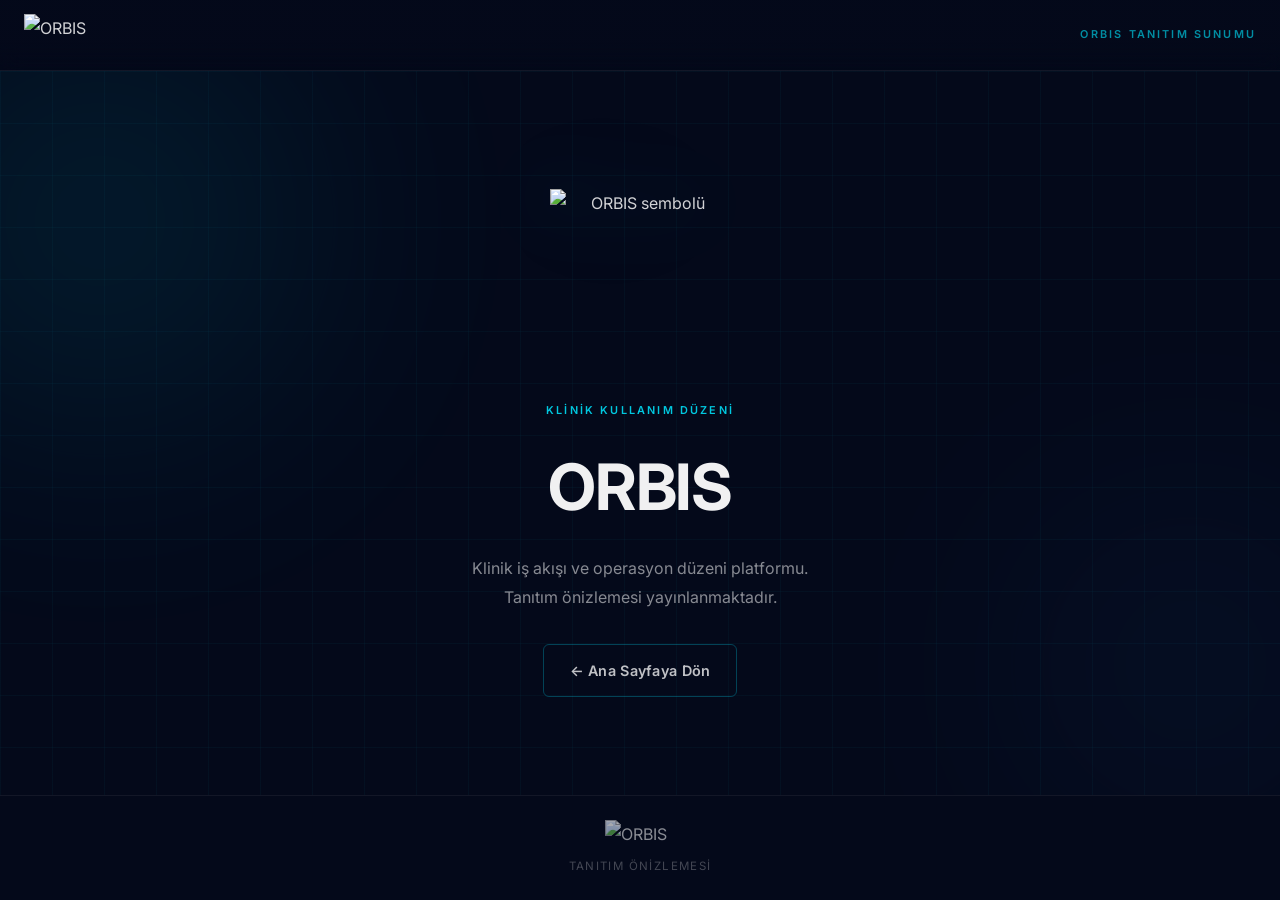
==== commit ec672943: "feat: add orbistanitim_duzeltilmis.html with correct ORBIS branding (no version strings) Agent-Logs-" ====
--- a/orbistanitim_duzeltilmis.html
+++ b/orbistanitim_duzeltilmis.html
@@ -1,820 +1,255 @@
 <!DOCTYPE html>
 <html lang="tr">
 <head>
-    <meta charset="UTF-8" />
-    <meta name="viewport" content="width=device-width, initial-scale=1.0" />
-    <title>ORBIS – Tanıtım Sunumu</title>
-    <link rel="preconnect" href="https://fonts.googleapis.com" />
-    <link rel="preconnect" href="https://fonts.gstatic.com" crossorigin />
-    <link href="https://fonts.googleapis.com/css2?family=Inter:wght@300;400;500;600;700;800&display=swap" rel="stylesheet" />
-    <style>
-        *, *::before, *::after { box-sizing: border-box; margin: 0; padding: 0; }
-
-        html, body {
-            width: 100%; height: 100%;
-            overflow: hidden;
-            background: #030a18;
-            color: #e8f4ff;
-            font-family: 'Inter', sans-serif;
-            -webkit-font-smoothing: antialiased;
-        }
-
-        /* ── Slides ───────────────────────────────────────────── */
-        .slides-wrapper { position: fixed; inset: 0; }
-
-        .slide {
-            position: absolute; inset: 0;
-            display: none;
-            align-items: center;
-            opacity: 0;
-            transition: opacity 0.5s ease;
-        }
-        .slide.active {
-            display: flex;
-            opacity: 1;
-        }
-
-        .slide-canvas {
-            position: absolute; inset: 0;
-            width: 100%; height: 100%;
-            pointer-events: none;
-        }
-
-        /* ── Slide content ───────────────────────────────────── */
-        .slide-content {
-            position: relative; z-index: 10;
-            padding: 60px 80px;
-            max-width: 52%;
-        }
-        .slide-content--center {
-            max-width: 700px;
-            text-align: center;
-            margin: 0 auto;
-            padding: 60px 40px;
-        }
-
-        .slide-label {
-            font-size: 11px;
-            font-weight: 600;
-            letter-spacing: 3px;
-            text-transform: uppercase;
-            color: #00c8e0;
-            margin-bottom: 20px;
-        }
-        .slide-title {
-            font-size: clamp(30px, 3.8vw, 54px);
-            font-weight: 800;
-            line-height: 1.1;
-            color: #ffffff;
-            margin-bottom: 24px;
-        }
-        .slide-title em { font-style: normal; color: #00c8e0; }
-
-        .slide-body {
-            font-size: clamp(14px, 1.4vw, 17px);
-            font-weight: 300;
-            line-height: 1.75;
-            color: rgba(232, 244, 255, 0.72);
-            max-width: 520px;
-        }
-        .slide-content--center .slide-body { max-width: none; }
-
-        .slide-tags {
-            display: flex;
-            flex-wrap: wrap;
-            gap: 10px;
-            margin-top: 32px;
-        }
-        .slide-content--center .slide-tags { justify-content: center; }
-
-        .slide-tag {
-            padding: 6px 16px;
-            border: 1px solid rgba(0, 200, 224, 0.35);
-            border-radius: 100px;
-            font-size: 12px;
-            font-weight: 500;
-            color: #00c8e0;
-        }
-
-        /* ── Top bar ──────────────────────────────────────────── */
-        .pres-navbar {
-            position: fixed; top: 0; left: 0; right: 0;
-            padding: 22px 44px;
-            display: flex; align-items: center; justify-content: space-between;
-            z-index: 100;
-            background: linear-gradient(to bottom, rgba(3,10,24,0.85), transparent);
-        }
-        .pres-logo {
-            font-size: 18px; font-weight: 800; letter-spacing: 4px;
-            color: #ffffff; text-decoration: none;
-        }
-        .pres-logo span { color: #00c8e0; }
-        .slide-num-label {
-            font-size: 12px; font-weight: 500;
-            color: rgba(255,255,255,0.38);
-            letter-spacing: 1px;
-        }
-
-        /* ── Bottom nav ───────────────────────────────────────── */
-        .nav {
-            position: fixed; bottom: 36px; left: 50%;
-            transform: translateX(-50%);
-            display: flex; align-items: center; gap: 18px;
-            z-index: 100;
-        }
-        .nav-btn {
-            background: rgba(0, 200, 224, 0.08);
-            border: 1px solid rgba(0, 200, 224, 0.28);
-            color: #00c8e0;
-            width: 42px; height: 42px;
-            border-radius: 50%;
-            cursor: pointer;
-            font-size: 15px;
-            display: flex; align-items: center; justify-content: center;
-            transition: background 0.2s, border-color 0.2s;
-            user-select: none;
-        }
-        .nav-btn:hover:not(:disabled) {
-            background: rgba(0, 200, 224, 0.18);
-            border-color: #00c8e0;
-        }
-        .nav-btn:disabled { opacity: 0.25; cursor: not-allowed; }
-        .nav-counter {
-            font-size: 13px; font-weight: 500;
-            color: rgba(232, 244, 255, 0.45);
-            min-width: 52px; text-align: center;
-        }
-
-        /* ── Progress dots ───────────────────────────────────── */
-        .progress {
-            position: fixed; right: 28px; top: 50%;
-            transform: translateY(-50%);
-            display: flex; flex-direction: column; gap: 9px;
-            z-index: 100;
-        }
-        .progress-dot {
-            width: 6px; height: 6px; border-radius: 50%;
-            background: rgba(255,255,255,0.18);
-            cursor: pointer;
-            transition: background 0.3s, transform 0.3s;
-        }
-        .progress-dot.active {
-            background: #00c8e0;
-            transform: scale(1.6);
-        }
-
-        /* ── Responsive ──────────────────────────────────────── */
-        @media (max-width: 768px) {
-            .slide-content { max-width: 100%; padding: 80px 28px 120px; }
-            .nav { bottom: 24px; }
-            .progress { display: none; }
-        }
-    </style>
+  <meta charset="UTF-8" />
+  <meta name="viewport" content="width=device-width, initial-scale=1.0" />
+  <meta name="description" content="ORBIS – Klinik iş akışı ve operasyon düzeni platformu. Tanıtım önizlemesi." />
+  <title>ORBIS | Tanıtım Önizlemesi</title>
+  <link rel="preconnect" href="https://fonts.googleapis.com" />
+  <link rel="preconnect" href="https://fonts.gstatic.com" crossorigin />
+  <link href="https://fonts.googleapis.com/css2?family=Inter:wght@300;400;500;600;700&display=swap" rel="stylesheet" />
+  <style>
+    *, *::before, *::after { box-sizing: border-box; margin: 0; padding: 0; }
+    html { font-size: 16px; }
+
+    body {
+      font-family: 'Inter', -apple-system, BlinkMacSystemFont, 'Segoe UI', sans-serif;
+      background-color: #04091A;
+      color: rgba(255,255,255,0.82);
+      line-height: 1.75;
+      -webkit-font-smoothing: antialiased;
+      min-height: 100vh;
+      display: flex;
+      flex-direction: column;
+    }
+
+    img { display: block; max-width: 100%; }
+    a { color: inherit; text-decoration: none; }
+
+    /* ── NAVBAR ── */
+    .navbar {
+      padding: 14px 24px;
+      display: flex;
+      align-items: center;
+      background: linear-gradient(180deg, rgba(4,9,26,0.95) 60%, transparent);
+      backdrop-filter: blur(12px);
+      -webkit-backdrop-filter: blur(12px);
+      border-bottom: 1px solid rgba(255,255,255,0.06);
+      position: sticky;
+      top: 0;
+      z-index: 100;
+    }
+
+    .navbar__logo-img {
+      height: 42px;
+      width: auto;
+      object-fit: contain;
+      mix-blend-mode: screen;
+    }
+
+    .navbar__label {
+      margin-left: auto;
+      font-size: 0.68rem;
+      font-weight: 600;
+      letter-spacing: 0.2em;
+      text-transform: uppercase;
+      color: rgba(0,200,224,0.7);
+    }
+
+    /* ── MAIN ── */
+    .preview {
+      flex: 1;
+      display: flex;
+      flex-direction: column;
+      align-items: center;
+      justify-content: center;
+      text-align: center;
+      padding: 80px 24px 60px;
+      position: relative;
+      overflow: hidden;
+    }
+
+    /* background decorations */
+    .preview__glow {
+      position: absolute;
+      border-radius: 50%;
+      filter: blur(120px);
+      opacity: 0.15;
+      pointer-events: none;
+    }
+    .preview__glow--1 {
+      width: 600px; height: 600px;
+      background: radial-gradient(circle, #00C8E0 0%, transparent 70%);
+      top: -150px; left: -200px;
+    }
+    .preview__glow--2 {
+      width: 500px; height: 500px;
+      background: radial-gradient(circle, #1B4D8C 0%, transparent 70%);
+      bottom: -120px; right: -160px;
+    }
+    .preview__grid {
+      position: absolute;
+      inset: 0;
+      background-image:
+        linear-gradient(rgba(0,200,224,0.04) 1px, transparent 1px),
+        linear-gradient(90deg, rgba(0,200,224,0.04) 1px, transparent 1px);
+      background-size: 52px 52px;
+      pointer-events: none;
+    }
+
+    .preview__inner {
+      position: relative;
+      max-width: 680px;
+      width: 100%;
+      display: flex;
+      flex-direction: column;
+      align-items: center;
+      gap: 32px;
+    }
+
+    .preview__symbol-img {
+      width: clamp(120px, 18vw, 180px);
+      height: auto;
+      filter: drop-shadow(0 0 32px rgba(0,200,224,0.35)) drop-shadow(0 0 64px rgba(0,100,200,0.2));
+      animation: symbolFloat 6s ease-in-out infinite;
+    }
+
+    @keyframes symbolFloat {
+      0%, 100% { transform: translateY(0); }
+      50%       { transform: translateY(-10px); }
+    }
+
+    .preview__eyebrow {
+      font-size: 0.68rem;
+      font-weight: 600;
+      letter-spacing: 0.2em;
+      text-transform: uppercase;
+      color: #00C8E0;
+    }
+
+    .preview__title {
+      font-size: clamp(2.4rem, 6vw, 4rem);
+      font-weight: 700;
+      letter-spacing: -0.02em;
+      line-height: 1.1;
+      color: rgba(255,255,255,0.94);
+    }
+
+    .preview__sub {
+      font-size: 1rem;
+      color: rgba(255,255,255,0.52);
+      max-width: 480px;
+      line-height: 1.8;
+    }
+
+    .preview__back {
+      display: inline-flex;
+      align-items: center;
+      gap: 8px;
+      padding: 13px 26px;
+      border-radius: 6px;
+      font-size: 0.9rem;
+      font-weight: 600;
+      letter-spacing: 0.02em;
+      background: transparent;
+      color: rgba(255,255,255,0.75);
+      border: 1px solid rgba(0,200,224,0.3);
+      transition: all 0.22s ease;
+      cursor: pointer;
+    }
+    .preview__back:hover {
+      background: rgba(0,200,224,0.08);
+      border-color: rgba(0,200,224,0.6);
+      color: #fff;
+    }
+
+    /* ── FOOTER ── */
+    .footer {
+      padding: 24px;
+      border-top: 1px solid rgba(255,255,255,0.06);
+      display: flex;
+      flex-direction: column;
+      align-items: center;
+      gap: 8px;
+    }
+
+    .footer__logo {
+      height: 28px;
+      width: auto;
+      object-fit: contain;
+      mix-blend-mode: screen;
+      opacity: 0.65;
+    }
+
+    .footer__note {
+      font-size: 0.72rem;
+      letter-spacing: 0.12em;
+      text-transform: uppercase;
+      color: rgba(255,255,255,0.25);
+    }
+
+    @media (max-width: 600px) {
+      .preview { padding: 60px 20px 48px; }
+    }
+  </style>
 </head>
 <body>
 
-<!-- Top bar -->
-<nav class="pres-navbar">
-    <a href="index.html" class="pres-logo">ORBIS<span>.</span></a>
-    <span class="slide-num-label" id="slide-num">01 / 09</span>
-</nav>
-
-<!-- ── Slides ── -->
-<div class="slides-wrapper" id="slides-wrapper">
-
-    <!-- SLIDE 1: Giriş -->
-    <div class="slide active" data-slide="0">
-        <canvas id="intro-canvas" class="slide-canvas"></canvas>
-        <div class="slide-content slide-content--center">
-            <p class="slide-label">Klinik Kullanım Düzeni</p>
-            <h1 class="slide-title">ORBIS<br><em>Tanıtım Sunumu</em></h1>
-            <p class="slide-body">Klinik iş akışı, hasta yönetimi ve operasyon koordinasyonu için tasarlanmış modüler dijital platform.</p>
-        </div>
+  <!-- NAVBAR -->
+  <header class="navbar">
+    <a href="index.html" aria-label="ORBIS ana sayfa">
+      <img
+        src="https://github.com/user-attachments/assets/0efd032a-115d-4190-86d2-e473109f8397"
+        alt="ORBIS"
+        class="navbar__logo-img"
+        width="130"
+        height="52"
+      />
+    </a>
+    <span class="navbar__label">ORBIS TANITIM SUNUMU</span>
+  </header>
+
+  <!-- PREVIEW -->
+  <main class="preview">
+    <div class="preview__glow preview__glow--1" aria-hidden="true"></div>
+    <div class="preview__glow preview__glow--2" aria-hidden="true"></div>
+    <div class="preview__grid" aria-hidden="true"></div>
+
+    <div class="preview__inner">
+
+      <img
+        src="https://github.com/user-attachments/assets/7e703402-87b5-4c99-a159-5ee0175435ce"
+        alt="ORBIS sembolü"
+        class="preview__symbol-img"
+        width="180"
+        height="180"
+      />
+
+      <p class="preview__eyebrow">Klinik Kullanım Düzeni</p>
+
+      <h1 class="preview__title">ORBIS</h1>
+
+      <p class="preview__sub">
+        Klinik iş akışı ve operasyon düzeni platformu.<br>
+        Tanıtım önizlemesi yayınlanmaktadır.
+      </p>
+
+      <a href="index.html" class="preview__back">← Ana Sayfaya Dön</a>
+
     </div>
-
-    <!-- SLIDE 2: ORBIS Nedir -->
-    <div class="slide" data-slide="1">
-        <canvas id="about-canvas" class="slide-canvas"></canvas>
-        <div class="slide-content">
-            <p class="slide-label">Platform</p>
-            <h2 class="slide-title">ORBIS <em>Nedir?</em></h2>
-            <p class="slide-body">ORBIS, sağlık kurumlarının iç operasyon düzenini ve hasta akışını yönetmek için tasarlanmış modüler bir yazılım platformudur.<br><br>Her bölüm bağımsız çalışır; tüm sistem entegre bir düzen sunar.</p>
-            <div class="slide-tags">
-                <span class="slide-tag">Modüler Mimari</span>
-                <span class="slide-tag">Gerçek Zamanlı</span>
-                <span class="slide-tag">Yerel Veri</span>
-            </div>
-        </div>
-    </div>
-
-    <!-- SLIDE 3: Hasta Kabul -->
-    <div class="slide" data-slide="2">
-        <canvas id="hk-canvas" class="slide-canvas"></canvas>
-        <div class="slide-content">
-            <p class="slide-label">Modül 01</p>
-            <h2 class="slide-title">Hasta <em>Kabul</em></h2>
-            <p class="slide-body">Hasta kayıt, randevu ve kabul süreçlerini tek ekrandan yönetin. Yoğun poliklinik trafiğinde sıra yönetimini ve yönlendirmeyi optimize edin.</p>
-            <div class="slide-tags">
-                <span class="slide-tag">Sıra Yönetimi</span>
-                <span class="slide-tag">Randevu</span>
-                <span class="slide-tag">Kayıt</span>
-            </div>
-        </div>
-    </div>
-
-    <!-- SLIDE 4: Klinik Gözlem -->
-    <div class="slide" data-slide="3">
-        <canvas id="kg-canvas" class="slide-canvas"></canvas>
-        <div class="slide-content">
-            <p class="slide-label">Modül 02</p>
-            <h2 class="slide-title">Klinik <em>Gözlem</em></h2>
-            <p class="slide-body">Hasta muayene notları, vital bulgular ve klinik gözlem kayıtlarını yapılandırılmış formlarla yönetin. Geçmiş veriye anında erişin.</p>
-            <div class="slide-tags">
-                <span class="slide-tag">Vital Bulgular</span>
-                <span class="slide-tag">Muayene Notları</span>
-                <span class="slide-tag">Geçmiş Kayıt</span>
-            </div>
-        </div>
-    </div>
-
-    <!-- SLIDE 5: Ameliyathane (BONE – PARÇA 4/4) -->
-    <div class="slide" data-slide="4">
-        <canvas id="bone-canvas" class="slide-canvas"></canvas>
-        <div class="slide-content">
-            <p class="slide-label">Modül 03</p>
-            <h2 class="slide-title">Ameliyat<em>hane</em></h2>
-            <p class="slide-body">Cerrahi program planlaması, operasyon odası takibi ve ameliyathane ekibi koordinasyonunu merkezi bir panel üzerinden yönetin.</p>
-            <div class="slide-tags">
-                <span class="slide-tag">Cerrahi Program</span>
-                <span class="slide-tag">Ekip Koordinasyonu</span>
-                <span class="slide-tag">Oda Takibi</span>
-            </div>
-        </div>
-    </div>
-
-    <!-- SLIDE 6: Veri Merkezi -->
-    <div class="slide" data-slide="5">
-        <canvas id="vm-canvas" class="slide-canvas"></canvas>
-        <div class="slide-content">
-            <p class="slide-label">Modül 04</p>
-            <h2 class="slide-title">Veri <em>Merkezi</em></h2>
-            <p class="slide-body">Hasta verileri, raporlar ve analitik içerikler güvenli ve yapılandırılmış bir veri katmanında saklanır. İzin yönetimi ve denetim izi dahildir.</p>
-            <div class="slide-tags">
-                <span class="slide-tag">Güvenli Depolama</span>
-                <span class="slide-tag">Analitik</span>
-                <span class="slide-tag">Denetim İzi</span>
-            </div>
-        </div>
-    </div>
-
-    <!-- SLIDE 7: Arşiv -->
-    <div class="slide" data-slide="6">
-        <canvas id="ar-canvas" class="slide-canvas"></canvas>
-        <div class="slide-content">
-            <p class="slide-label">Modül 05</p>
-            <h2 class="slide-title"><em>Arşiv</em></h2>
-            <p class="slide-body">Dijital hasta dosyaları, geçmiş kayıtlar ve belgeler yapılandırılmış arşiv sistemiyle korunur. Hızlı arama ve filtreleme desteklenir.</p>
-            <div class="slide-tags">
-                <span class="slide-tag">Dijital Dosya</span>
-                <span class="slide-tag">Hızlı Arama</span>
-                <span class="slide-tag">Uzun Süreli Saklama</span>
-            </div>
-        </div>
-    </div>
-
-    <!-- SLIDE 8: Kontrollü Erişim (SHIELD – PARÇA 4/4) -->
-    <div class="slide" data-slide="7">
-        <canvas id="shield-canvas" class="slide-canvas"></canvas>
-        <div class="slide-content">
-            <p class="slide-label">Modül 06</p>
-            <h2 class="slide-title">Kontrollü <em>Erişim</em></h2>
-            <p class="slide-body">Rol tabanlı yetkilendirme ve kimlik doğrulama katmanı ile her kullanıcı yalnızca kendi alanına erişir. Güvenlik ve şeffaflık bir arada.</p>
-            <div class="slide-tags">
-                <span class="slide-tag">Rol Tabanlı Erişim</span>
-                <span class="slide-tag">Kimlik Doğrulama</span>
-                <span class="slide-tag">Denetim</span>
-            </div>
-        </div>
-    </div>
-
-    <!-- SLIDE 9: Kapanış -->
-    <div class="slide" data-slide="8">
-        <canvas id="outro-canvas" class="slide-canvas"></canvas>
-        <div class="slide-content slide-content--center">
-            <p class="slide-label">İletişim</p>
-            <h2 class="slide-title"><em>ORBIS</em> ile Tanışın</h2>
-            <p class="slide-body">Kurumunuz için özelleştirilmiş bir demo ve detaylı bilgi için bizimle iletişime geçin.</p>
-            <div class="slide-tags">
-                <span class="slide-tag">yilmazkara@msn.com</span>
-                <span class="slide-tag">0533 468 84 07</span>
-                <span class="slide-tag">Pursaklar / Ankara</span>
-            </div>
-        </div>
-    </div>
-
-</div>
-
-<!-- Progress dots -->
-<div class="progress" id="progress"></div>
-
-<!-- Navigation -->
-<div class="nav">
-    <button class="nav-btn" id="prev-btn" onclick="navigate(-1)" aria-label="Önceki slayt">&#8592;</button>
-    <span class="nav-counter" id="nav-counter">1 / 9</span>
-    <button class="nav-btn" id="next-btn" onclick="navigate(1)" aria-label="Sonraki slayt">&#8594;</button>
-    <button class="nav-btn" id="pause-btn" onclick="togglePause()" aria-label="Duraklat / Devam" title="Duraklat (Boşluk)">&#9646;&#9646;</button>
-</div>
-
-<script>
-    // ── Helpers ────────────────────────────────────────────────
-    const getEl = id => document.getElementById(id);
-    function fitCanvas(canvas, ctx) {
-        canvas.width = window.innerWidth;
-        canvas.height = window.innerHeight;
-    }
-
-    // ── Slide state ────────────────────────────────────────────
-    const TOTAL = 9;
-    let currentSlide = 0;
-    let isPaused = false;
-
-    function navigate(dir) {
-        const next = currentSlide + dir;
-        if (next < 0 || next >= TOTAL) return;
-        goToSlide(next);
-    }
-
-    function goToSlide(index) {
-        document.querySelectorAll('.slide').forEach((s, i) => {
-            s.classList.toggle('active', i === index);
-        });
-        document.querySelectorAll('.progress-dot').forEach((d, i) => {
-            d.classList.toggle('active', i === index);
-        });
-        currentSlide = index;
-        getEl('nav-counter').textContent = `${index + 1} / ${TOTAL}`;
-        getEl('slide-num').textContent =
-            String(index + 1).padStart(2, '0') + ' / ' + String(TOTAL).padStart(2, '0');
-        getEl('prev-btn').disabled = index === 0;
-        getEl('next-btn').disabled = index === TOTAL - 1;
-    }
-
-    function togglePause() {
-        isPaused = !isPaused;
-        const btn = getEl('pause-btn');
-        btn.innerHTML = isPaused ? '&#9654;' : '&#9646;&#9646;';
-        btn.setAttribute('aria-label', isPaused ? 'Devam et' : 'Duraklat');
-        btn.setAttribute('aria-pressed', String(isPaused));
-    }
-
-    // Build progress dots
-    const progressEl = getEl('progress');
-    for (let i = 0; i < TOTAL; i++) {
-        const dot = document.createElement('div');
-        dot.className = 'progress-dot' + (i === 0 ? ' active' : '');
-        dot.addEventListener('click', () => goToSlide(i));
-        progressEl.appendChild(dot);
-    }
-
-    // Keyboard navigation
-    document.addEventListener('keydown', e => {
-        if (e.key === 'ArrowRight' || e.key === 'ArrowDown') navigate(1);
-        if (e.key === 'ArrowLeft'  || e.key === 'ArrowUp')   navigate(-1);
-        if (e.key === ' ') { e.preventDefault(); togglePause(); }
-    });
-
-    // Resize
-    window.addEventListener('resize', () => {
-        initIntro(); initAbout(); initHK(); initKG();
-        initBone(); initVM(); initAR(); initShield(); initOutro();
-    });
-
-    // ── SLIDE 1: Giriş – orbital rings ─────────────────────────
-    const iCanvas = getEl('intro-canvas');
-    const iCtx = iCanvas.getContext('2d');
-    let introAngle = 0;
-    function initIntro() { fitCanvas(iCanvas, iCtx); }
-    function drawIntro() {
-        if (isPaused) { requestAnimationFrame(drawIntro); return; }
-        iCtx.clearRect(0, 0, window.innerWidth, window.innerHeight);
-        const cx = window.innerWidth * 0.5; const cy = window.innerHeight * 0.5;
-        introAngle += 0.005;
-        iCtx.save(); iCtx.translate(cx, cy);
-
-        // Static rings
-        for (let r = 0; r < 5; r++) {
-            const radius = 80 + r * 65;
-            iCtx.beginPath();
-            iCtx.arc(0, 0, radius, 0, Math.PI * 2);
-            iCtx.strokeStyle = `rgba(0, 200, 224, ${0.04 + r * 0.015})`;
-            iCtx.lineWidth = 1;
-            iCtx.stroke();
-        }
-
-        // Orbiting dots with trails
-        for (let i = 0; i < 3; i++) {
-            const orbitR = 160 + i * 80;
-            const speed = 1 + i * 0.5;
-            const a = introAngle * speed + (i * Math.PI * 2 / 3);
-            for (let t = 0; t < 14; t++) {
-                const ta = a - t * 0.07;
-                const tx = Math.cos(ta) * orbitR; const ty = Math.sin(ta) * orbitR;
-                iCtx.beginPath();
-                iCtx.arc(tx, ty, Math.max(0.2, 2 - t * 0.13), 0, Math.PI * 2);
-                iCtx.fillStyle = `rgba(0, 200, 224, ${0.45 - t * 0.03})`;
-                iCtx.fill();
-            }
-            iCtx.beginPath();
-            iCtx.arc(Math.cos(a) * orbitR, Math.sin(a) * orbitR, 4, 0, Math.PI * 2);
-            iCtx.fillStyle = '#00c8e0'; iCtx.fill();
-        }
-
-        // Centre glow
-        const grad = iCtx.createRadialGradient(0, 0, 0, 0, 0, 70);
-        grad.addColorStop(0, 'rgba(0, 200, 224, 0.12)');
-        grad.addColorStop(1, 'rgba(0, 200, 224, 0)');
-        iCtx.beginPath(); iCtx.arc(0, 0, 70, 0, Math.PI * 2);
-        iCtx.fillStyle = grad; iCtx.fill();
-
-        iCtx.restore();
-        requestAnimationFrame(drawIntro);
-    }
-
-    // ── SLIDE 2: ORBIS Nedir – moving network ──────────────────
-    const aCanvas = getEl('about-canvas');
-    const aCtx = aCanvas.getContext('2d');
-    let aboutNodes = [];
-    function initAbout() {
-        fitCanvas(aCanvas, aCtx);
-        aboutNodes = [];
-        for (let i = 0; i < 32; i++) {
-            aboutNodes.push({
-                x: (Math.random() - 0.5) * 620,
-                y: (Math.random() - 0.5) * 380,
-                vx: (Math.random() - 0.5) * 0.3,
-                vy: (Math.random() - 0.5) * 0.3,
-                r: 2 + Math.random() * 2.5
-            });
-        }
-    }
-    function drawAbout() {
-        if (isPaused) { requestAnimationFrame(drawAbout); return; }
-        aCtx.clearRect(0, 0, window.innerWidth, window.innerHeight);
-        const cx = window.innerWidth * 0.75; const cy = window.innerHeight * 0.5;
-        aCtx.save(); aCtx.translate(cx, cy);
-
-        for (let n of aboutNodes) {
-            n.x += n.vx; n.y += n.vy;
-            if (Math.abs(n.x) > 310) n.vx *= -1;
-            if (Math.abs(n.y) > 190) n.vy *= -1;
-        }
-        for (let i = 0; i < aboutNodes.length; i++) {
-            for (let j = i + 1; j < aboutNodes.length; j++) {
-                const dx = aboutNodes[i].x - aboutNodes[j].x;
-                const dy = aboutNodes[i].y - aboutNodes[j].y;
-                const dist = Math.sqrt(dx * dx + dy * dy);
-                if (dist < 110) {
-                    aCtx.beginPath();
-                    aCtx.moveTo(aboutNodes[i].x, aboutNodes[i].y);
-                    aCtx.lineTo(aboutNodes[j].x, aboutNodes[j].y);
-                    aCtx.strokeStyle = `rgba(0, 200, 224, ${(1 - dist / 110) * 0.28})`;
-                    aCtx.lineWidth = 1; aCtx.stroke();
-                }
-            }
-        }
-        for (let n of aboutNodes) {
-            aCtx.beginPath(); aCtx.arc(n.x, n.y, n.r, 0, Math.PI * 2);
-            aCtx.fillStyle = 'rgba(0, 200, 224, 0.65)'; aCtx.fill();
-        }
-
-        aCtx.restore();
-        requestAnimationFrame(drawAbout);
-    }
-
-    // ── SLIDE 3: Hasta Kabul – flow queue ──────────────────────
-    const hkCanvas = getEl('hk-canvas');
-    const hkCtx = hkCanvas.getContext('2d');
-    let hkParticles = []; let hkTime = 0;
-    function initHK() {
-        fitCanvas(hkCanvas, hkCtx);
-        hkParticles = [];
-        for (let i = 0; i < 22; i++) {
-            hkParticles.push({
-                x: -280 + i * 26,
-                baseY: (Math.random() - 0.5) * 40,
-                vx: 0.4 + Math.random() * 0.5,
-                r: 3 + Math.random() * 3,
-                phase: Math.random() * Math.PI * 2
-            });
-        }
-    }
-    function drawHK() {
-        if (isPaused) { requestAnimationFrame(drawHK); return; }
-        hkCtx.clearRect(0, 0, window.innerWidth, window.innerHeight);
-        hkTime += 0.018;
-        const cx = window.innerWidth * 0.75; const cy = window.innerHeight * 0.5;
-        hkCtx.save(); hkCtx.translate(cx, cy);
-
-        // Flow spine
-        hkCtx.beginPath();
-        for (let x = -300; x <= 300; x += 4) {
-            const y = Math.sin(x * 0.012 + hkTime) * 28;
-            if (x === -300) hkCtx.moveTo(x, y); else hkCtx.lineTo(x, y);
-        }
-        hkCtx.strokeStyle = 'rgba(0, 200, 224, 0.08)'; hkCtx.lineWidth = 2; hkCtx.stroke();
-
-        // Particles
-        for (let p of hkParticles) {
-            p.x += p.vx;
-            if (p.x > 310) p.x = -310;
-            const y = Math.sin(p.x * 0.012 + hkTime) * 28 + p.baseY;
-            hkCtx.beginPath(); hkCtx.arc(p.x, y, p.r, 0, Math.PI * 2);
-            hkCtx.fillStyle = 'rgba(0, 200, 224, 0.7)'; hkCtx.fill();
-        }
-
-        // Queue column on right
-        for (let i = 0; i < 5; i++) {
-            const qy = (i - 2) * 54;
-            const alpha = 0.15 + (5 - i) * 0.09;
-            hkCtx.beginPath();
-            hkCtx.roundRect(-52, qy - 16, 104, 32, 4);
-            hkCtx.strokeStyle = `rgba(0, 200, 224, ${alpha})`; hkCtx.lineWidth = 1; hkCtx.stroke();
-            hkCtx.fillStyle = `rgba(0, 200, 224, ${alpha * 0.4})`; hkCtx.fill();
-        }
-
-        hkCtx.restore();
-        requestAnimationFrame(drawHK);
-    }
-
-    // ── SLIDE 4: Klinik Gözlem – EKG waveform ──────────────────
-    const kgCanvas = getEl('kg-canvas');
-    const kgCtx = kgCanvas.getContext('2d');
-    let kgTime = 0;
-    function initKG() { fitCanvas(kgCanvas, kgCtx); }
-    function drawKG() {
-        if (isPaused) { requestAnimationFrame(drawKG); return; }
-        kgCtx.clearRect(0, 0, window.innerWidth, window.innerHeight);
-        kgTime += 0.018;
-        const cx = window.innerWidth * 0.75; const cy = window.innerHeight * 0.5;
-        kgCtx.save(); kgCtx.translate(cx, cy);
-
-        const w = 480;
-        kgCtx.beginPath();
-        kgCtx.moveTo(-w / 2, 0);
-        for (let x = -w / 2; x <= w / 2; x += 2) {
-            const t = (x + w / 2) / w + kgTime;
-            let y = 0;
-            const pulse = t % 1;
-            if      (pulse > 0.30 && pulse < 0.35) y = -18;
-            else if (pulse > 0.35 && pulse < 0.40) y =  75;
-            else if (pulse > 0.40 && pulse < 0.42) y = -28;
-            else if (pulse > 0.42 && pulse < 0.50) y =  8;
-            else y = Math.sin(t * 3.5) * 4;
-            kgCtx.lineTo(x, y);
-        }
-        kgCtx.strokeStyle = '#00c8e0'; kgCtx.lineWidth = 2; kgCtx.stroke();
-
-        // Scan line
-        const scanX = ((kgTime * 120) % (w + 40)) - w / 2 - 20;
-        const grad = kgCtx.createLinearGradient(scanX - 40, 0, scanX, 0);
-        grad.addColorStop(0, 'rgba(0, 200, 224, 0)');
-        grad.addColorStop(1, 'rgba(0, 200, 224, 0.25)');
-        kgCtx.fillStyle = grad;
-        kgCtx.fillRect(scanX - 40, -80, 40, 160);
-
-        // Vital labels
-        const vitals = [['BPM', '72'], ['SpO₂', '98%'], ['Temp', '36.7°']];
-        vitals.forEach(([label, val], i) => {
-            const lx = -w / 2 + i * 168;
-            kgCtx.fillStyle = 'rgba(0, 200, 224, 0.45)';
-            kgCtx.font = '400 11px Inter'; kgCtx.textAlign = 'left';
-            kgCtx.fillText(label, lx, 70);
-            kgCtx.fillStyle = '#ffffff';
-            kgCtx.font = '700 20px Inter';
-            kgCtx.fillText(val, lx, 92);
-        });
-
-        kgCtx.restore();
-        requestAnimationFrame(drawKG);
-    }
-
-    // ── SLIDE 5: Ameliyathane – 3D bone model (PARÇA 4/4) ──────
-        const bCanvas = getEl('bone-canvas');
-        const bCtx = bCanvas.getContext('2d');
-        let bonePoints = []; let boneAngle = 0;
-        function initBone() {
-            fitCanvas(bCanvas, bCtx);
-            bonePoints = [];
-            for(let y = -150; y <= 150; y += 15) {
-                let w = 25;
-                if (y < -80) w = 25 + Math.pow(Math.abs(y + 80), 1.2) * 0.4;
-                if (y > 80) w = 25 + Math.pow(y - 80, 1.2) * 0.4;
-                for(let a = 0; a < Math.PI * 2; a += Math.PI / 4) {
-                    let r = w;
-                    if (y > 80) r = w * (0.7 + 0.4 * Math.abs(Math.cos(a)));
-                    if (y < -80) r = w * (0.8 + 0.3 * Math.abs(Math.sin(a)));
-                    bonePoints.push({x: Math.cos(a)*r, y: y, z: Math.sin(a)*r, layer: y});
-                }
-            }
-        }
-        function drawBone() {
-            if (isPaused) { requestAnimationFrame(drawBone); return; }
-            bCtx.clearRect(0, 0, window.innerWidth, window.innerHeight);
-            boneAngle += 0.02;
-            const cx = window.innerWidth * 0.75; const cy = window.innerHeight * 0.5;
-            const floatY = cy + Math.sin(boneAngle) * 20;
-
-            bCtx.strokeStyle = 'rgba(0, 240, 255, 0.5)'; bCtx.fillStyle = '#00f0ff'; bCtx.lineWidth = 1;
-
-            let projected = [];
-            for(let p of bonePoints) {
-                const rotX = p.x * Math.cos(boneAngle) - p.z * Math.sin(boneAngle);
-                const rotZ = p.x * Math.sin(boneAngle) + p.z * Math.cos(boneAngle);
-                const fov = 420;
-                const scale = fov / (fov + rotZ + 120);
-                projected.push({
-                    sx: cx + rotX * scale,
-                    sy: floatY + p.y * scale,
-                    z: rotZ,
-                    scale: scale
-                });
-            }
-            projected.sort((a, b) => a.z - b.z);
-            for(let p of projected) {
-                const alpha = Math.max(0.1, Math.min(0.9, 0.3 + (p.z + 120) / 240 * 0.65));
-                bCtx.beginPath();
-                bCtx.arc(p.sx, p.sy, Math.max(0.5, p.scale * 2.5), 0, Math.PI * 2);
-                bCtx.fillStyle = `rgba(0, 240, 255, ${alpha})`;
-                bCtx.fill();
-            }
-
-            bCtx.fillStyle = '#ffffff'; bCtx.font = '700 18px Inter';
-            bCtx.textAlign = 'center'; bCtx.textBaseline = 'middle';
-            bCtx.fillText('CERRAHİ GÖRÜNTÜLEME', cx, floatY + 185);
-
-            requestAnimationFrame(drawBone);
-        }
-
-    // ── SLIDE 6: Veri Merkezi – data grid ──────────────────────
-    const vmCanvas = getEl('vm-canvas');
-    const vmCtx = vmCanvas.getContext('2d');
-    let vmTime = 0;
-    function initVM() { fitCanvas(vmCanvas, vmCtx); }
-    function drawVM() {
-        if (isPaused) { requestAnimationFrame(drawVM); return; }
-        vmCtx.clearRect(0, 0, window.innerWidth, window.innerHeight);
-        vmTime += 0.012;
-        const cx = window.innerWidth * 0.75; const cy = window.innerHeight * 0.5;
-        vmCtx.save(); vmCtx.translate(cx, cy);
-
-        const cols = 8; const rows = 6; const cw = 52; const ch = 32;
-        for (let r = 0; r < rows; r++) {
-            for (let c = 0; c < cols; c++) {
-                const x = (c - cols / 2) * cw + cw / 2;
-                const y = (r - rows / 2) * ch + ch / 2;
-                const pulse = Math.sin(vmTime + r * 0.55 + c * 0.35) * 0.5 + 0.5;
-                vmCtx.fillStyle = `rgba(0, 200, 224, ${0.03 + pulse * 0.08})`;
-                vmCtx.fillRect(x - cw / 2 + 2, y - ch / 2 + 2, cw - 4, ch - 4);
-                vmCtx.strokeStyle = `rgba(0, 200, 224, ${0.08 + pulse * 0.22})`;
-                vmCtx.lineWidth = 1;
-                vmCtx.strokeRect(x - cw / 2 + 2, y - ch / 2 + 2, cw - 4, ch - 4);
-            }
-        }
-
-        // Moving data particles
-        for (let i = 0; i < 6; i++) {
-            const t = (vmTime * 0.45 + i * 0.17) % 1;
-            const x = -cols / 2 * cw + t * cols * cw;
-            const row = i % rows;
-            const y = (row - rows / 2) * ch + ch / 2;
-            vmCtx.beginPath(); vmCtx.arc(x, y, 3, 0, Math.PI * 2);
-            vmCtx.fillStyle = '#00c8e0'; vmCtx.fill();
-        }
-
-        vmCtx.restore();
-        requestAnimationFrame(drawVM);
-    }
-
-    // ── SLIDE 7: Arşiv – floating document icons ────────────────
-    const arCanvas = getEl('ar-canvas');
-    const arCtx = arCanvas.getContext('2d');
-    let arTime = 0;
-    function initAR() { fitCanvas(arCanvas, arCtx); }
-    function drawAR() {
-        if (isPaused) { requestAnimationFrame(drawAR); return; }
-        arCtx.clearRect(0, 0, window.innerWidth, window.innerHeight);
-        arTime += 0.01;
-        const cx = window.innerWidth * 0.75; const cy = window.innerHeight * 0.5;
-        arCtx.save(); arCtx.translate(cx, cy);
-
-        for (let i = 0; i < 12; i++) {
-            const col = i % 4; const row = Math.floor(i / 4);
-            const x = (col - 1.5) * 82;
-            const y = (row - 1) * 104 + Math.sin(arTime + i * 0.5) * 5;
-            const alpha = 0.18 + (Math.sin(arTime + i * 0.3) * 0.5 + 0.5) * 0.38;
-
-            // Document silhouette
-            arCtx.fillStyle = `rgba(0, 200, 224, ${alpha * 0.28})`;
-            arCtx.strokeStyle = `rgba(0, 200, 224, ${alpha})`;
-            arCtx.lineWidth = 1;
-            arCtx.beginPath();
-            arCtx.moveTo(x - 20, y - 28); arCtx.lineTo(x + 12, y - 28);
-            arCtx.lineTo(x + 20, y - 20); arCtx.lineTo(x + 20, y + 28);
-            arCtx.lineTo(x - 20, y + 28); arCtx.closePath();
-            arCtx.fill(); arCtx.stroke();
-
-            // Corner fold
-            arCtx.beginPath();
-            arCtx.moveTo(x + 12, y - 28); arCtx.lineTo(x + 12, y - 20); arCtx.lineTo(x + 20, y - 20);
-            arCtx.strokeStyle = `rgba(0, 200, 224, ${alpha})`; arCtx.stroke();
-
-            // Text lines
-            for (let l = 0; l < 3; l++) {
-                arCtx.beginPath();
-                arCtx.moveTo(x - 12, y - 10 + l * 10); arCtx.lineTo(x + 12, y - 10 + l * 10);
-                arCtx.strokeStyle = `rgba(0, 200, 224, ${alpha * 0.45})`; arCtx.stroke();
-            }
-        }
-
-        arCtx.restore();
-        requestAnimationFrame(drawAR);
-    }
-
-    // ── SLIDE 8: Kontrollü Erişim – hexagonal shield (PARÇA 4/4)
-        const slCanvas = getEl('shield-canvas');
-        const slCtx = slCanvas.getContext('2d');
-        let shieldAngle = 0;
-        function initShield() { fitCanvas(slCanvas, slCtx); }
-        function drawHexagon(x, y, radius, angle, color, lineWidth) {
-            slCtx.beginPath();
-            for (let i = 0; i < 6; i++) {
-                const a = angle + (Math.PI / 3) * i;
-                const hx = x + Math.cos(a) * radius; const hy = y + Math.sin(a) * radius;
-                if (i === 0) slCtx.moveTo(hx, hy); else slCtx.lineTo(hx, hy);
-            }
-            slCtx.closePath(); slCtx.strokeStyle = color; slCtx.lineWidth = lineWidth; slCtx.stroke();
-        }
-        function drawShield() {
-            if (isPaused) { requestAnimationFrame(drawShield); return; }
-            slCtx.clearRect(0, 0, window.innerWidth, window.innerHeight);
-            const cx = window.innerWidth * 0.5; const cy = window.innerHeight * 0.5;
-            shieldAngle += 0.01; let pulse = 1 + Math.sin(shieldAngle * 5) * 0.1;
-            slCtx.save(); slCtx.translate(cx, cy);
-
-            drawHexagon(0, 0, 150 * pulse, shieldAngle, 'rgba(0, 240, 255, 0.4)', 2);
-            drawHexagon(0, 0, 120, -shieldAngle * 2, 'rgba(0, 255, 136, 0.6)', 4);
-            drawHexagon(0, 0, 80 * pulse, shieldAngle * 3, 'rgba(0, 240, 255, 0.8)', 1);
-
-            for(let i=0; i<6; i++) {
-                const a = shieldAngle + (Math.PI / 3) * i;
-                slCtx.beginPath(); slCtx.moveTo(Math.cos(a) * 150 * pulse, Math.sin(a) * 150 * pulse);
-                slCtx.lineTo(Math.cos(a) * 250, Math.sin(a) * 250);
-                slCtx.strokeStyle = 'rgba(0, 240, 255, 0.2)'; slCtx.lineWidth = 1; slCtx.stroke();
-                slCtx.beginPath(); slCtx.arc(Math.cos(a) * 250, Math.sin(a) * 250, 4, 0, Math.PI*2);
-                slCtx.fillStyle = '#00f0ff'; slCtx.fill();
-            }
-
-            slCtx.fillStyle = '#ffffff'; slCtx.font = '700 24px Inter';
-            slCtx.textAlign = 'center'; slCtx.textBaseline = 'middle';
-            slCtx.fillText('KONTROLLÜ ERİŞİM', 0, 0);
-            slCtx.restore();
-            requestAnimationFrame(drawShield);
-        }
-
-    // ── SLIDE 9: Kapanış – dashed orbital rings ─────────────────
-    const otCanvas = getEl('outro-canvas');
-    const otCtx = otCanvas.getContext('2d');
-    let otTime = 0;
-    function initOutro() { fitCanvas(otCanvas, otCtx); }
-    function drawOutro() {
-        if (isPaused) { requestAnimationFrame(drawOutro); return; }
-        otCtx.clearRect(0, 0, window.innerWidth, window.innerHeight);
-        otTime += 0.004;
-        const cx = window.innerWidth * 0.5; const cy = window.innerHeight * 0.5;
-        otCtx.save(); otCtx.translate(cx, cy);
-
-        for (let r = 0; r < 6; r++) {
-            const radius = 60 + r * 55;
-            const dir = r % 2 === 0 ? 1 : -1;
-            otCtx.setLineDash([12, 22]);
-            otCtx.lineDashOffset = otTime * dir * 220;
-            otCtx.beginPath(); otCtx.arc(0, 0, radius, 0, Math.PI * 2);
-            otCtx.strokeStyle = `rgba(0, 200, 224, ${0.06 + r * 0.02})`;
-            otCtx.lineWidth = 1; otCtx.stroke();
-        }
-        otCtx.setLineDash([]);
-        otCtx.restore();
-        requestAnimationFrame(drawOutro);
-    }
-
-    // ── Init & start all loops ──────────────────────────────────
-    initIntro(); initAbout(); initHK(); initKG();
-    initBone(); initVM(); initAR(); initShield(); initOutro();
-
-    drawIntro(); drawAbout(); drawHK(); drawKG();
-    drawBone(); drawVM(); drawAR(); drawShield(); drawOutro();
-
-    goToSlide(0);
-</script>
+  </main>
+
+  <!-- FOOTER -->
+  <footer class="footer">
+    <img
+      src="https://github.com/user-attachments/assets/0efd032a-115d-4190-86d2-e473109f8397"
+      alt="ORBIS"
+      class="footer__logo"
+      width="88"
+      height="35"
+    />
+    <p class="footer__note">Tanıtım önizlemesi</p>
+  </footer>
+
 </body>
 </html>
